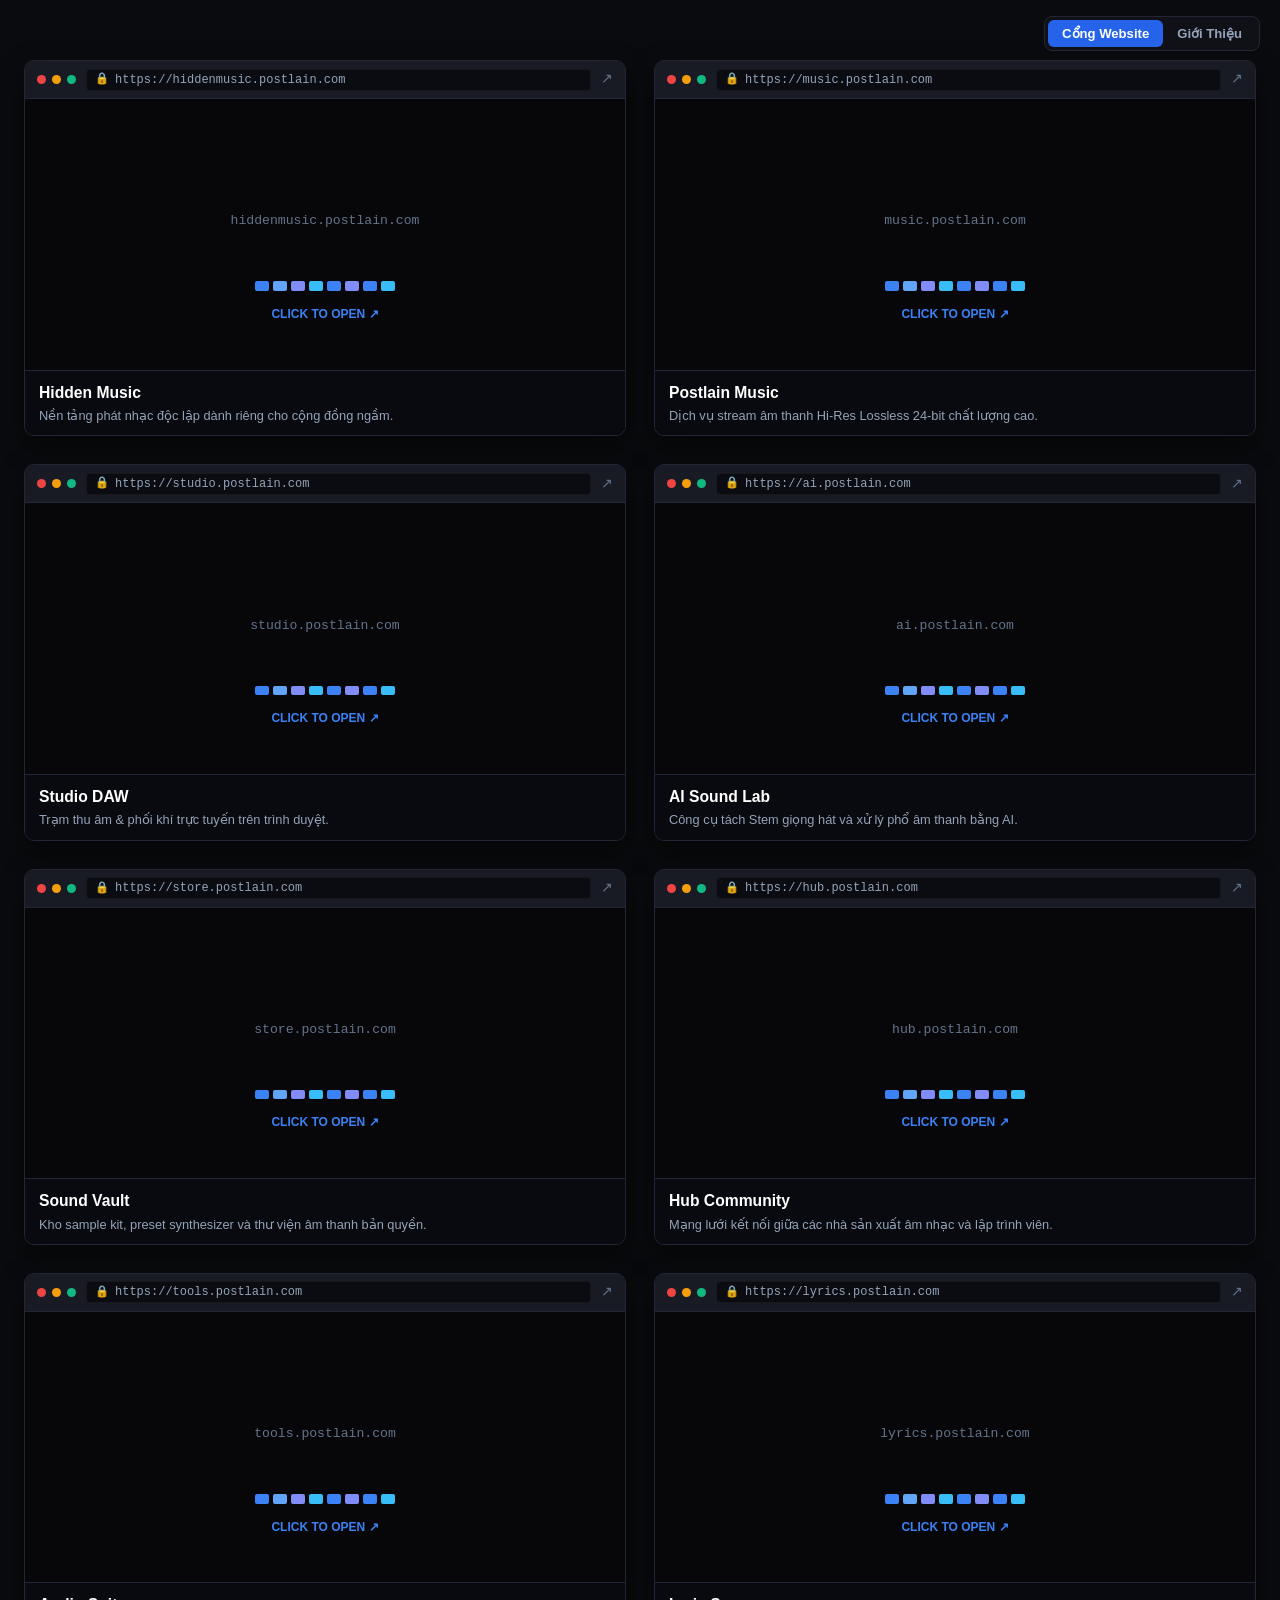
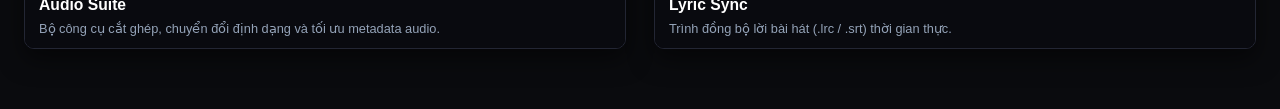
==== index.html @ fda3b730 "refactor: clear all old styles, implement clean realistic rectangular browser window grid and flat m" ====
<!DOCTYPE html>
<html lang="vi">
<head>
  <meta charset="UTF-8">
  <meta name="viewport" content="width=device-width, initial-scale=1.0">
  <title>Postlain</title>
  <meta name="description" content="Cổng kết nối các website hệ sinh thái Postlain.">
  <link rel="stylesheet" href="./css/style.css">
</head>
<body>
  <!-- Corner Mode Toggle -->
  <nav class="corner-nav">
    <button id="nav-btn-portals" class="nav-toggle-btn active" onclick="setMainTab('portals')">Cổng Website</button>
    <button id="nav-btn-about" class="nav-toggle-btn" onclick="setMainTab('about')">Giới Thiệu</button>
  </nav>

  <div class="app-container">
    <!-- VIEW 1: BROWSER WINDOWS GRID -->
    <main id="view-portals" class="view-section active">
      <div id="windows-grid" class="windows-grid">
        <!-- Pre-rendered Fallback Cards -->
        <a href="https://hiddenmusic.postlain.com" target="_blank" rel="noopener noreferrer" class="browser-window">
          <div class="window-titlebar">
            <div class="window-controls"><span class="dot close"></span><span class="dot min"></span><span class="dot max"></span></div>
            <div class="window-address-bar"><span class="lock-icon">🔒</span><span>https://hiddenmusic.postlain.com</span></div>
            <span class="open-external-btn">↗</span>
          </div>
          <div class="window-viewport">
            <div class="mockup-ui-canvas">
              <div style="font-family: monospace; font-size: 0.82rem; color: #64748b; margin-bottom: 12px;">hiddenmusic.postlain.com</div>
              <div class="mockup-music-bars">
                <div class="mockup-bar"></div><div class="mockup-bar"></div><div class="mockup-bar"></div>
                <div class="mockup-bar"></div><div class="mockup-bar"></div><div class="mockup-bar"></div>
              </div>
            </div>
            <div class="window-footer-bar">
              <div class="window-site-name">Hidden Music</div>
              <div class="window-tagline">Nền tảng phát nhạc độc lập dành riêng cho cộng đồng ngầm.</div>
            </div>
          </div>
        </a>

        <a href="https://music.postlain.com" target="_blank" rel="noopener noreferrer" class="browser-window">
          <div class="window-titlebar">
            <div class="window-controls"><span class="dot close"></span><span class="dot min"></span><span class="dot max"></span></div>
            <div class="window-address-bar"><span class="lock-icon">🔒</span><span>https://music.postlain.com</span></div>
            <span class="open-external-btn">↗</span>
          </div>
          <div class="window-viewport">
            <div class="mockup-ui-canvas">
              <div style="font-family: monospace; font-size: 0.82rem; color: #64748b; margin-bottom: 12px;">music.postlain.com</div>
              <div class="mockup-music-bars">
                <div class="mockup-bar"></div><div class="mockup-bar"></div><div class="mockup-bar"></div>
                <div class="mockup-bar"></div><div class="mockup-bar"></div><div class="mockup-bar"></div>
              </div>
            </div>
            <div class="window-footer-bar">
              <div class="window-site-name">Postlain Music</div>
              <div class="window-tagline">Dịch vụ stream âm thanh Hi-Res Lossless 24-bit chất lượng cao.</div>
            </div>
          </div>
        </a>

        <a href="https://studio.postlain.com" target="_blank" rel="noopener noreferrer" class="browser-window">
          <div class="window-titlebar">
            <div class="window-controls"><span class="dot close"></span><span class="dot min"></span><span class="dot max"></span></div>
            <div class="window-address-bar"><span class="lock-icon">🔒</span><span>https://studio.postlain.com</span></div>
            <span class="open-external-btn">↗</span>
          </div>
          <div class="window-viewport">
            <div class="mockup-ui-canvas">
              <div style="font-family: monospace; font-size: 0.82rem; color: #64748b; margin-bottom: 12px;">studio.postlain.com</div>
              <div class="mockup-music-bars">
                <div class="mockup-bar"></div><div class="mockup-bar"></div><div class="mockup-bar"></div>
                <div class="mockup-bar"></div><div class="mockup-bar"></div><div class="mockup-bar"></div>
              </div>
            </div>
            <div class="window-footer-bar">
              <div class="window-site-name">Studio DAW</div>
              <div class="window-tagline">Trạm thu âm & phối khí trực tuyến trên trình duyệt.</div>
            </div>
          </div>
        </a>

        <a href="https://ai.postlain.com" target="_blank" rel="noopener noreferrer" class="browser-window">
          <div class="window-titlebar">
            <div class="window-controls"><span class="dot close"></span><span class="dot min"></span><span class="dot max"></span></div>
            <div class="window-address-bar"><span class="lock-icon">🔒</span><span>https://ai.postlain.com</span></div>
            <span class="open-external-btn">↗</span>
          </div>
          <div class="window-viewport">
            <div class="mockup-ui-canvas">
              <div style="font-family: monospace; font-size: 0.82rem; color: #64748b; margin-bottom: 12px;">ai.postlain.com</div>
              <div class="mockup-music-bars">
                <div class="mockup-bar"></div><div class="mockup-bar"></div><div class="mockup-bar"></div>
                <div class="mockup-bar"></div><div class="mockup-bar"></div><div class="mockup-bar"></div>
              </div>
            </div>
            <div class="window-footer-bar">
              <div class="window-site-name">AI Sound Lab</div>
              <div class="window-tagline">Công cụ tách Stem giọng hát và xử lý phổ âm thanh bằng AI.</div>
            </div>
          </div>
        </a>

        <a href="https://store.postlain.com" target="_blank" rel="noopener noreferrer" class="browser-window">
          <div class="window-titlebar">
            <div class="window-controls"><span class="dot close"></span><span class="dot min"></span><span class="dot max"></span></div>
            <div class="window-address-bar"><span class="lock-icon">🔒</span><span>https://store.postlain.com</span></div>
            <span class="open-external-btn">↗</span>
          </div>
          <div class="window-viewport">
            <div class="mockup-ui-canvas">
              <div style="font-family: monospace; font-size: 0.82rem; color: #64748b; margin-bottom: 12px;">store.postlain.com</div>
              <div class="mockup-music-bars">
                <div class="mockup-bar"></div><div class="mockup-bar"></div><div class="mockup-bar"></div>
                <div class="mockup-bar"></div><div class="mockup-bar"></div><div class="mockup-bar"></div>
              </div>
            </div>
            <div class="window-footer-bar">
              <div class="window-site-name">Sound Vault</div>
              <div class="window-tagline">Kho sample kit, preset synthesizer và thư viện âm thanh bản quyền.</div>
            </div>
          </div>
        </a>

        <a href="https://hub.postlain.com" target="_blank" rel="noopener noreferrer" class="browser-window">
          <div class="window-titlebar">
            <div class="window-controls"><span class="dot close"></span><span class="dot min"></span><span class="dot max"></span></div>
            <div class="window-address-bar"><span class="lock-icon">🔒</span><span>https://hub.postlain.com</span></div>
            <span class="open-external-btn">↗</span>
          </div>
          <div class="window-viewport">
            <div class="mockup-ui-canvas">
              <div style="font-family: monospace; font-size: 0.82rem; color: #64748b; margin-bottom: 12px;">hub.postlain.com</div>
              <div class="mockup-music-bars">
                <div class="mockup-bar"></div><div class="mockup-bar"></div><div class="mockup-bar"></div>
                <div class="mockup-bar"></div><div class="mockup-bar"></div><div class="mockup-bar"></div>
              </div>
            </div>
            <div class="window-footer-bar">
              <div class="window-site-name">Hub Community</div>
              <div class="window-tagline">Mạng lưới kết nối giữa các nhà sản xuất âm nhạc và lập trình viên.</div>
            </div>
          </div>
        </a>
      </div>
    </main>

    <!-- VIEW 2: ABOUT -->
    <section id="view-about" class="view-section">
      <div class="about-box">
        <h1 id="about-title" class="about-header-title">Giới Thiệu // The Architect</h1>
        <div id="about-alias" class="about-header-alias">[ ANONYMOUS_CREATOR ]</div>
        <div id="about-quote" class="about-quote-card">"Trong một thế giới đầy rẫy sự kiểm soát, chúng ta kiến tạo những không gian tự do."</div>
        <div id="about-content" class="about-body-text">Tôi là một kẻ ẩn danh đứng sau những dòng mã và những tần số âm thanh của Postlain.

Mục đích duy nhất của tôi khi tạo ra chuỗi website và công cụ này là thiết lập một mạng lưới độc lập – nơi bất kỳ ai cũng có thể sáng tạo âm nhạc chất lượng phòng thu, khai thác sức mạnh của trí tuệ nhân tạo, và kết nối với những người cùng tần số mà không bị ràng buộc bởi bất kỳ nền tảng độc quyền nào.

Mỗi cổng kết nối là một công cụ độc lập được trau chuốt tỉ mỉ. Hãy sử dụng những công cụ này để tạo nên những điều phi thường.</div>
      </div>
    </section>
  </div>

  <script src="./js/app.js"></script>
</body>
</html>
---- css/style.css ----
/* Postlain Portal - Minimalist Real Browser Window Layout */
*, *::before, *::after {
  box-sizing: border-box;
  margin: 0;
  padding: 0;
}

:root {
  --bg-main: #0a0b0e;
  --bg-card: #12131a;
  --bg-header: #181a24;
  --border-color: #232634;
  --border-hover: #3b82f6;
  --text-main: #f8fafc;
  --text-muted: #94a3b8;
  --text-dim: #64748b;
  --accent: #3b82f6;
}

html {
  color-scheme: dark;
  background-color: var(--bg-main);
  scroll-behavior: smooth;
}

body {
  font-family: -apple-system, BlinkMacSystemFont, 'Segoe UI', Roboto, Helvetica, Arial, sans-serif;
  background-color: var(--bg-main);
  color: var(--text-main);
  min-height: 100vh;
  line-height: 1.5;
  -webkit-font-smoothing: antialiased;
}

/* App Layout */
.app-container {
  max-width: 1600px;
  margin: 0 auto;
  padding: 20px 24px 60px;
  position: relative;
}

/* Minimal Corner Navigation Switcher */
.corner-nav {
  position: fixed;
  top: 16px;
  right: 20px;
  z-index: 100;
  display: flex;
  background: rgba(18, 19, 26, 0.85);
  border: 1px solid var(--border-color);
  padding: 3px;
  border-radius: 8px;
  backdrop-filter: blur(12px);
}

.nav-toggle-btn {
  padding: 6px 14px;
  background: transparent;
  border: none;
  color: var(--text-muted);
  font-size: 0.82rem;
  font-weight: 600;
  border-radius: 6px;
  cursor: pointer;
  transition: all 0.2s ease;
}

.nav-toggle-btn:hover {
  color: var(--text-main);
}

.nav-toggle-btn.active {
  background: #2563eb;
  color: #fff;
}

/* Main View Panels */
.view-section {
  display: none;
  padding-top: 40px;
}

.view-section.active {
  display: block;
  animation: fadeIn 0.25s ease-out;
}

@keyframes fadeIn {
  from { opacity: 0; transform: translateY(4px); }
  to { opacity: 1; transform: translateY(0); }
}

/* REALISTIC 16:9 RECTANGULAR BROWSER SCREEN GRID */
.windows-grid {
  display: grid;
  grid-template-columns: repeat(auto-fill, minmax(460px, 1fr));
  gap: 28px;
}

/* Single Browser Window Card */
.browser-window {
  display: flex;
  flex-direction: column;
  background: var(--bg-card);
  border: 1px solid var(--border-color);
  border-radius: 10px;
  overflow: hidden;
  text-decoration: none;
  color: inherit;
  aspect-ratio: 16 / 10;
  box-shadow: 0 10px 25px rgba(0, 0, 0, 0.5);
  transition: transform 0.25s ease, border-color 0.25s ease, box-shadow 0.25s ease;
  position: relative;
}

.browser-window:hover {
  transform: translateY(-6px);
  border-color: #3b82f6;
  box-shadow: 0 20px 40px rgba(0, 0, 0, 0.8), 0 0 0 1px rgba(59, 130, 246, 0.4);
}

/* Window Title Bar */
.window-titlebar {
  height: 38px;
  background: var(--bg-header);
  border-bottom: 1px solid var(--border-color);
  display: flex;
  align-items: center;
  padding: 0 12px;
  gap: 10px;
  flex-shrink: 0;
}

.window-controls {
  display: flex;
  align-items: center;
  gap: 6px;
}

.dot {
  width: 9px;
  height: 9px;
  border-radius: 50%;
}
.dot.close { background: #ef4444; }
.dot.min { background: #f59e0b; }
.dot.max { background: #10b981; }

.window-address-bar {
  flex: 1;
  height: 22px;
  background: #0b0c12;
  border: 1px solid rgba(255, 255, 255, 0.05);
  border-radius: 4px;
  display: flex;
  align-items: center;
  padding: 0 8px;
  font-size: 0.75rem;
  color: var(--text-muted);
  font-family: ui-monospace, SFMono-Regular, Menlo, Monaco, Consolas, monospace;
  overflow: hidden;
  white-space: nowrap;
  text-overflow: ellipsis;
  gap: 6px;
}

.window-address-bar .lock-icon {
  color: #10b981;
  font-size: 0.7rem;
}

.open-external-btn {
  color: var(--text-dim);
  font-size: 0.85rem;
  transition: color 0.2s ease;
}

.browser-window:hover .open-external-btn {
  color: #3b82f6;
}

/* Window Content Viewport (Iframe / Live Screen Mockup) */
.window-viewport {
  flex: 1;
  position: relative;
  background: #07070a;
  overflow: hidden;
  display: flex;
  flex-direction: column;
}

/* Live Iframe Wrapper */
.window-iframe {
  width: 100%;
  height: 100%;
  border: none;
  pointer-events: none; /* Let clicking open link cleanly */
}

/* Image Snapshot View */
.window-snapshot {
  width: 100%;
  height: 100%;
  object-fit: cover;
  object-position: top;
  display: block;
}

/* High Quality Built-in Live UI Mockup */
.mockup-ui-canvas {
  width: 100%;
  height: 100%;
  display: flex;
  flex-direction: column;
  justify-content: center;
  align-items: center;
  padding: 20px;
  position: relative;
}

.mockup-music-bars {
  display: flex;
  align-items: flex-end;
  gap: 4px;
  height: 48px;
  width: 140px;
}

.mockup-bar {
  flex: 1;
  background: #3b82f6;
  border-radius: 2px;
  height: 20%;
  animation: dance 1.2s ease-in-out infinite alternate;
}
.mockup-bar:nth-child(2n) { animation-duration: 0.8s; background: #60a5fa; }
.mockup-bar:nth-child(3n) { animation-duration: 1.4s; background: #818cf8; }
.mockup-bar:nth-child(4n) { animation-duration: 0.9s; background: #38bdf8; }

@keyframes dance {
  0% { height: 15%; }
  100% { height: 95%; }
}

/* Bottom Bar of Window (Title + 1-Line Tagline) */
.window-footer-bar {
  position: absolute;
  bottom: 0;
  left: 0;
  right: 0;
  background: rgba(10, 11, 16, 0.94);
  backdrop-filter: blur(8px);
  border-top: 1px solid var(--border-color);
  padding: 10px 14px;
  display: flex;
  flex-direction: column;
  gap: 2px;
}

.window-site-name {
  font-size: 0.98rem;
  font-weight: 700;
  color: #fff;
}

.window-tagline {
  font-size: 0.8rem;
  color: var(--text-muted);
  white-space: nowrap;
  overflow: hidden;
  text-overflow: ellipsis;
}

/* ABOUT SECTION */
.about-box {
  max-width: 800px;
  margin: 30px auto;
  background: var(--bg-card);
  border: 1px solid var(--border-color);
  border-radius: 12px;
  padding: 40px;
}

.about-header-title {
  font-size: 1.6rem;
  font-weight: 700;
  color: #fff;
  margin-bottom: 6px;
}

.about-header-alias {
  font-size: 0.9rem;
  color: #3b82f6;
  font-family: monospace;
  margin-bottom: 24px;
}

.about-quote-card {
  background: rgba(59, 130, 246, 0.08);
  border-left: 3px solid #3b82f6;
  padding: 16px 20px;
  font-size: 1.05rem;
  font-style: italic;
  color: #e2e8f0;
  border-radius: 4px;
  margin-bottom: 24px;
}

.about-body-text {
  font-size: 1rem;
  color: #94a3b8;
  line-height: 1.8;
  white-space: pre-line;
}

/* Responsive */
@media (max-width: 768px) {
  .app-container { padding: 16px; }
  .windows-grid { grid-template-columns: 1fr; gap: 20px; }
  .browser-window { aspect-ratio: 16 / 11; }
  .about-box { padding: 24px; }
  .corner-nav { top: 12px; right: 12px; }
}
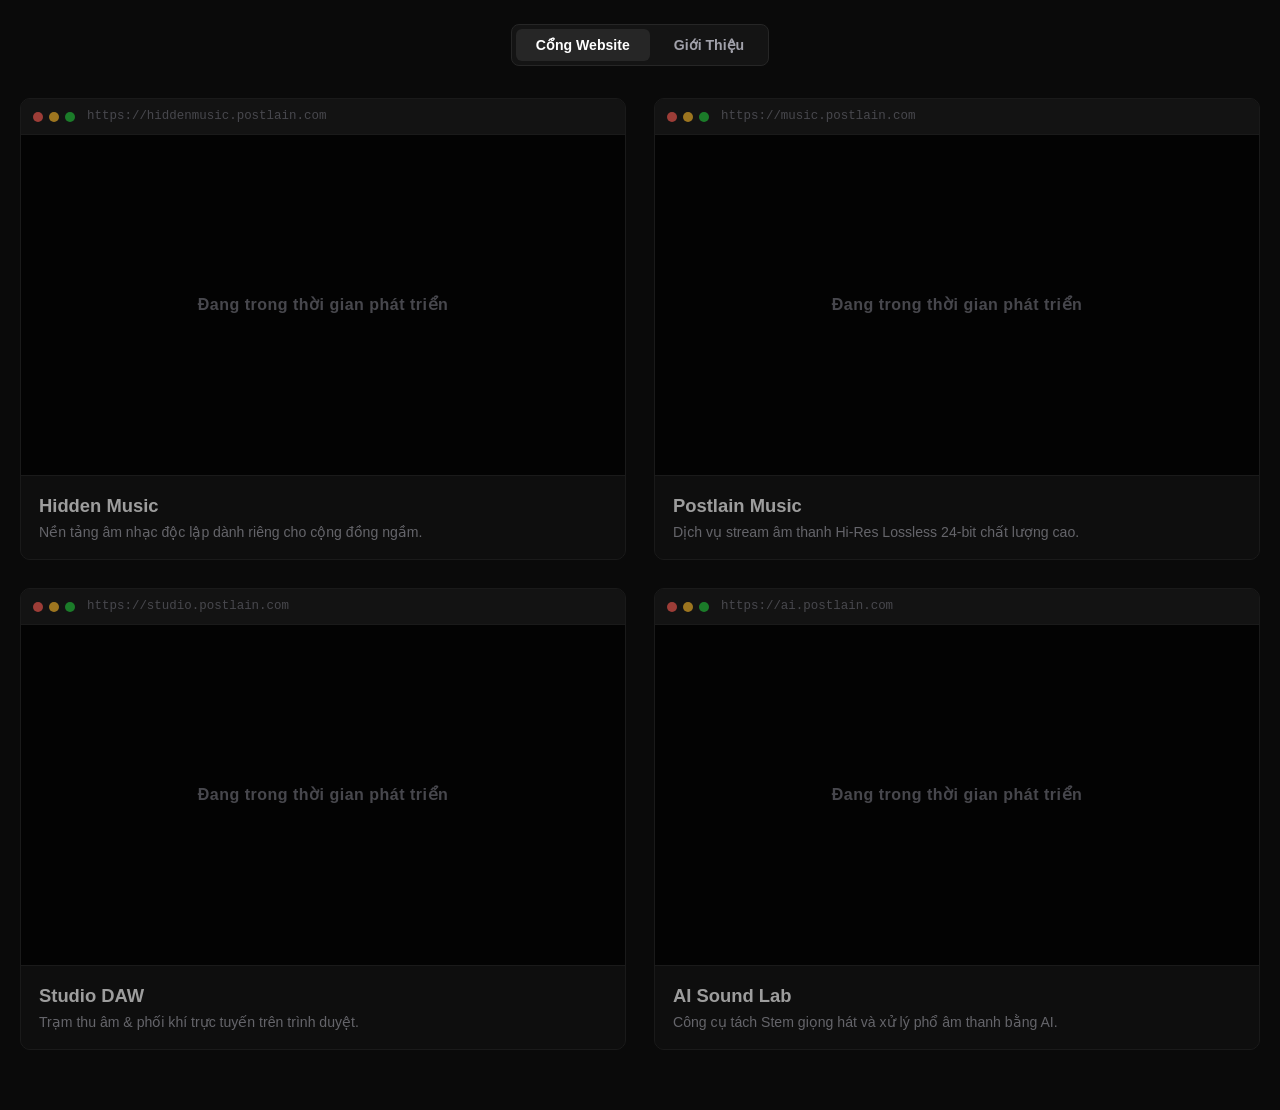
==== commit 26f0995f: "feat: complete strict 2x2 grid layout with browser window style, centered tab switch, disabled dev p" ====
--- a/index.html
+++ b/index.html
@@ -4,156 +4,33 @@
   <meta charset="UTF-8">
   <meta name="viewport" content="width=device-width, initial-scale=1.0">
   <title>Postlain</title>
-  <meta name="description" content="Cổng kết nối các website hệ sinh thái Postlain.">
+  <meta name="description" content="Hệ sinh thái Postlain.">
   <link rel="stylesheet" href="./css/style.css">
 </head>
 <body>
-  <!-- Corner Mode Toggle -->
-  <nav class="corner-nav">
-    <button id="nav-btn-portals" class="nav-toggle-btn active" onclick="setMainTab('portals')">Cổng Website</button>
-    <button id="nav-btn-about" class="nav-toggle-btn" onclick="setMainTab('about')">Giới Thiệu</button>
-  </nav>
+  <div class="container">
+    <!-- Nút chuyển tab căn giữa màn hình ở Header -->
+    <header class="top-header">
+      <div class="tab-switcher">
+        <button id="btn-tab-portals" class="tab-btn active" onclick="switchTab('portals')">Cổng Website</button>
+        <button id="btn-tab-about" class="tab-btn" onclick="switchTab('about')">Giới Thiệu</button>
+      </div>
+    </header>
 
-  <div class="app-container">
-    <!-- VIEW 1: BROWSER WINDOWS GRID -->
-    <main id="view-portals" class="view-section active">
-      <div id="windows-grid" class="windows-grid">
-        <!-- Pre-rendered Fallback Cards -->
-        <a href="https://hiddenmusic.postlain.com" target="_blank" rel="noopener noreferrer" class="browser-window">
-          <div class="window-titlebar">
-            <div class="window-controls"><span class="dot close"></span><span class="dot min"></span><span class="dot max"></span></div>
-            <div class="window-address-bar"><span class="lock-icon">🔒</span><span>https://hiddenmusic.postlain.com</span></div>
-            <span class="open-external-btn">↗</span>
-          </div>
-          <div class="window-viewport">
-            <div class="mockup-ui-canvas">
-              <div style="font-family: monospace; font-size: 0.82rem; color: #64748b; margin-bottom: 12px;">hiddenmusic.postlain.com</div>
-              <div class="mockup-music-bars">
-                <div class="mockup-bar"></div><div class="mockup-bar"></div><div class="mockup-bar"></div>
-                <div class="mockup-bar"></div><div class="mockup-bar"></div><div class="mockup-bar"></div>
-              </div>
-            </div>
-            <div class="window-footer-bar">
-              <div class="window-site-name">Hidden Music</div>
-              <div class="window-tagline">Nền tảng phát nhạc độc lập dành riêng cho cộng đồng ngầm.</div>
-            </div>
-          </div>
-        </a>
-
-        <a href="https://music.postlain.com" target="_blank" rel="noopener noreferrer" class="browser-window">
-          <div class="window-titlebar">
-            <div class="window-controls"><span class="dot close"></span><span class="dot min"></span><span class="dot max"></span></div>
-            <div class="window-address-bar"><span class="lock-icon">🔒</span><span>https://music.postlain.com</span></div>
-            <span class="open-external-btn">↗</span>
-          </div>
-          <div class="window-viewport">
-            <div class="mockup-ui-canvas">
-              <div style="font-family: monospace; font-size: 0.82rem; color: #64748b; margin-bottom: 12px;">music.postlain.com</div>
-              <div class="mockup-music-bars">
-                <div class="mockup-bar"></div><div class="mockup-bar"></div><div class="mockup-bar"></div>
-                <div class="mockup-bar"></div><div class="mockup-bar"></div><div class="mockup-bar"></div>
-              </div>
-            </div>
-            <div class="window-footer-bar">
-              <div class="window-site-name">Postlain Music</div>
-              <div class="window-tagline">Dịch vụ stream âm thanh Hi-Res Lossless 24-bit chất lượng cao.</div>
-            </div>
-          </div>
-        </a>
-
-        <a href="https://studio.postlain.com" target="_blank" rel="noopener noreferrer" class="browser-window">
-          <div class="window-titlebar">
-            <div class="window-controls"><span class="dot close"></span><span class="dot min"></span><span class="dot max"></span></div>
-            <div class="window-address-bar"><span class="lock-icon">🔒</span><span>https://studio.postlain.com</span></div>
-            <span class="open-external-btn">↗</span>
-          </div>
-          <div class="window-viewport">
-            <div class="mockup-ui-canvas">
-              <div style="font-family: monospace; font-size: 0.82rem; color: #64748b; margin-bottom: 12px;">studio.postlain.com</div>
-              <div class="mockup-music-bars">
-                <div class="mockup-bar"></div><div class="mockup-bar"></div><div class="mockup-bar"></div>
-                <div class="mockup-bar"></div><div class="mockup-bar"></div><div class="mockup-bar"></div>
-              </div>
-            </div>
-            <div class="window-footer-bar">
-              <div class="window-site-name">Studio DAW</div>
-              <div class="window-tagline">Trạm thu âm & phối khí trực tuyến trên trình duyệt.</div>
-            </div>
-          </div>
-        </a>
-
-        <a href="https://ai.postlain.com" target="_blank" rel="noopener noreferrer" class="browser-window">
-          <div class="window-titlebar">
-            <div class="window-controls"><span class="dot close"></span><span class="dot min"></span><span class="dot max"></span></div>
-            <div class="window-address-bar"><span class="lock-icon">🔒</span><span>https://ai.postlain.com</span></div>
-            <span class="open-external-btn">↗</span>
-          </div>
-          <div class="window-viewport">
-            <div class="mockup-ui-canvas">
-              <div style="font-family: monospace; font-size: 0.82rem; color: #64748b; margin-bottom: 12px;">ai.postlain.com</div>
-              <div class="mockup-music-bars">
-                <div class="mockup-bar"></div><div class="mockup-bar"></div><div class="mockup-bar"></div>
-                <div class="mockup-bar"></div><div class="mockup-bar"></div><div class="mockup-bar"></div>
-              </div>
-            </div>
-            <div class="window-footer-bar">
-              <div class="window-site-name">AI Sound Lab</div>
-              <div class="window-tagline">Công cụ tách Stem giọng hát và xử lý phổ âm thanh bằng AI.</div>
-            </div>
-          </div>
-        </a>
-
-        <a href="https://store.postlain.com" target="_blank" rel="noopener noreferrer" class="browser-window">
-          <div class="window-titlebar">
-            <div class="window-controls"><span class="dot close"></span><span class="dot min"></span><span class="dot max"></span></div>
-            <div class="window-address-bar"><span class="lock-icon">🔒</span><span>https://store.postlain.com</span></div>
-            <span class="open-external-btn">↗</span>
-          </div>
-          <div class="window-viewport">
-            <div class="mockup-ui-canvas">
-              <div style="font-family: monospace; font-size: 0.82rem; color: #64748b; margin-bottom: 12px;">store.postlain.com</div>
-              <div class="mockup-music-bars">
-                <div class="mockup-bar"></div><div class="mockup-bar"></div><div class="mockup-bar"></div>
-                <div class="mockup-bar"></div><div class="mockup-bar"></div><div class="mockup-bar"></div>
-              </div>
-            </div>
-            <div class="window-footer-bar">
-              <div class="window-site-name">Sound Vault</div>
-              <div class="window-tagline">Kho sample kit, preset synthesizer và thư viện âm thanh bản quyền.</div>
-            </div>
-          </div>
-        </a>
-
-        <a href="https://hub.postlain.com" target="_blank" rel="noopener noreferrer" class="browser-window">
-          <div class="window-titlebar">
-            <div class="window-controls"><span class="dot close"></span><span class="dot min"></span><span class="dot max"></span></div>
-            <div class="window-address-bar"><span class="lock-icon">🔒</span><span>https://hub.postlain.com</span></div>
-            <span class="open-external-btn">↗</span>
-          </div>
-          <div class="window-viewport">
-            <div class="mockup-ui-canvas">
-              <div style="font-family: monospace; font-size: 0.82rem; color: #64748b; margin-bottom: 12px;">hub.postlain.com</div>
-              <div class="mockup-music-bars">
-                <div class="mockup-bar"></div><div class="mockup-bar"></div><div class="mockup-bar"></div>
-                <div class="mockup-bar"></div><div class="mockup-bar"></div><div class="mockup-bar"></div>
-              </div>
-            </div>
-            <div class="window-footer-bar">
-              <div class="window-site-name">Hub Community</div>
-              <div class="window-tagline">Mạng lưới kết nối giữa các nhà sản xuất âm nhạc và lập trình viên.</div>
-            </div>
-          </div>
-        </a>
+    <!-- VIEW 1: CỔNG WEBSITE (GRID 2x2 ĐÚNG 4 KHUNG HÌNH CHỮ NHẬT TO) -->
+    <main id="view-portals" class="tab-view active">
+      <div id="projects-grid" class="grid-2x2">
+        <!-- Injected via JavaScript -->
       </div>
     </main>
 
-    <!-- VIEW 2: ABOUT -->
-    <section id="view-about" class="view-section">
-      <div class="about-box">
-        <h1 id="about-title" class="about-header-title">Giới Thiệu // The Architect</h1>
-        <div id="about-alias" class="about-header-alias">[ ANONYMOUS_CREATOR ]</div>
-        <div id="about-quote" class="about-quote-card">"Trong một thế giới đầy rẫy sự kiểm soát, chúng ta kiến tạo những không gian tự do."</div>
-        <div id="about-content" class="about-body-text">Tôi là một kẻ ẩn danh đứng sau những dòng mã và những tần số âm thanh của Postlain.
+    <!-- VIEW 2: GIỚI THIỆU -->
+    <section id="view-about" class="tab-view">
+      <div class="about-card">
+        <h1 id="about-title" class="about-title">Giới Thiệu // The Architect</h1>
+        <div id="about-alias" class="about-alias">[ ANONYMOUS_CREATOR ]</div>
+        <div id="about-quote" class="about-quote">"Trong một thế giới đầy rẫy sự kiểm soát, chúng ta kiến tạo những không gian tự do."</div>
+        <div id="about-content" class="about-text">Tôi là một kẻ ẩn danh đứng sau những dòng mã và những tần số âm thanh của Postlain.
 
 Mục đích duy nhất của tôi khi tạo ra chuỗi website và công cụ này là thiết lập một mạng lưới độc lập – nơi bất kỳ ai cũng có thể sáng tạo âm nhạc chất lượng phòng thu, khai thác sức mạnh của trí tuệ nhân tạo, và kết nối với những người cùng tần số mà không bị ràng buộc bởi bất kỳ nền tảng độc quyền nào.
 
--- a/css/style.css
+++ b/css/style.css
@@ -1,4 +1,3 @@
-/* Postlain Portal - Minimalist Real Browser Window Layout */
 *, *::before, *::after {
   box-sizing: border-box;
   margin: 0;
@@ -6,84 +5,81 @@
 }
 
 :root {
-  --bg-main: #0a0b0e;
-  --bg-card: #12131a;
-  --bg-header: #181a24;
-  --border-color: #232634;
-  --border-hover: #3b82f6;
-  --text-main: #f8fafc;
-  --text-muted: #94a3b8;
-  --text-dim: #64748b;
-  --accent: #3b82f6;
+  --bg: #0a0a0a;
+  --card-bg: #121212;
+  --header-bg: #1a1a1a;
+  --border: #262626;
+  --border-hover: #404040;
+  --text-main: #ffffff;
+  --text-muted: #a1a1aa;
+  --text-dim: #71717a;
 }
 
 html {
   color-scheme: dark;
-  background-color: var(--bg-main);
-  scroll-behavior: smooth;
+  background-color: var(--bg);
 }
 
 body {
   font-family: -apple-system, BlinkMacSystemFont, 'Segoe UI', Roboto, Helvetica, Arial, sans-serif;
-  background-color: var(--bg-main);
+  background-color: var(--bg);
   color: var(--text-main);
   min-height: 100vh;
   line-height: 1.5;
   -webkit-font-smoothing: antialiased;
 }
 
-/* App Layout */
-.app-container {
-  max-width: 1600px;
+.container {
+  max-width: 1400px;
   margin: 0 auto;
-  padding: 20px 24px 60px;
-  position: relative;
-}
-
-/* Minimal Corner Navigation Switcher */
-.corner-nav {
-  position: fixed;
-  top: 16px;
-  right: 20px;
-  z-index: 100;
-  display: flex;
-  background: rgba(18, 19, 26, 0.85);
-  border: 1px solid var(--border-color);
-  padding: 3px;
+  padding: 24px 20px 60px;
+}
+
+/* Header Switcher căn giữa */
+.top-header {
+  display: flex;
+  justify-content: center;
+  margin-bottom: 32px;
+}
+
+.tab-switcher {
+  display: inline-flex;
+  background: #141414;
+  border: 1px solid var(--border);
   border-radius: 8px;
-  backdrop-filter: blur(12px);
-}
-
-.nav-toggle-btn {
-  padding: 6px 14px;
+  padding: 4px;
+  gap: 4px;
+}
+
+.tab-btn {
+  padding: 8px 20px;
   background: transparent;
   border: none;
   color: var(--text-muted);
-  font-size: 0.82rem;
+  font-size: 0.88rem;
   font-weight: 600;
   border-radius: 6px;
   cursor: pointer;
   transition: all 0.2s ease;
 }
 
-.nav-toggle-btn:hover {
+.tab-btn:hover {
   color: var(--text-main);
 }
 
-.nav-toggle-btn.active {
-  background: #2563eb;
-  color: #fff;
-}
-
-/* Main View Panels */
-.view-section {
+.tab-btn.active {
+  background: #262626;
+  color: #ffffff;
+}
+
+/* Sections */
+.tab-view {
   display: none;
-  padding-top: 40px;
-}
-
-.view-section.active {
+}
+
+.tab-view.active {
   display: block;
-  animation: fadeIn 0.25s ease-out;
+  animation: fadeIn 0.2s ease-out;
 }
 
 @keyframes fadeIn {
@@ -91,234 +87,171 @@
   to { opacity: 1; transform: translateY(0); }
 }
 
-/* REALISTIC 16:9 RECTANGULAR BROWSER SCREEN GRID */
-.windows-grid {
+/* GRID 2x2 (ĐÚNG 4 KHUNG HÌNH CHỮ NHẬT TO) */
+.grid-2x2 {
   display: grid;
-  grid-template-columns: repeat(auto-fill, minmax(460px, 1fr));
+  grid-template-columns: repeat(2, 1fr);
   gap: 28px;
 }
 
-/* Single Browser Window Card */
-.browser-window {
+/* Cửa Sổ Browser Card */
+.browser-card {
   display: flex;
   flex-direction: column;
-  background: var(--bg-card);
-  border: 1px solid var(--border-color);
+  background: var(--card-bg);
+  border: 1px solid var(--border);
   border-radius: 10px;
   overflow: hidden;
   text-decoration: none;
   color: inherit;
-  aspect-ratio: 16 / 10;
-  box-shadow: 0 10px 25px rgba(0, 0, 0, 0.5);
-  transition: transform 0.25s ease, border-color 0.25s ease, box-shadow 0.25s ease;
-  position: relative;
-}
-
-.browser-window:hover {
-  transform: translateY(-6px);
-  border-color: #3b82f6;
-  box-shadow: 0 20px 40px rgba(0, 0, 0, 0.8), 0 0 0 1px rgba(59, 130, 246, 0.4);
-}
-
-/* Window Title Bar */
-.window-titlebar {
-  height: 38px;
-  background: var(--bg-header);
-  border-bottom: 1px solid var(--border-color);
+  transition: border-color 0.2s ease, transform 0.2s ease;
+}
+
+.browser-card.active-link:hover {
+  border-color: var(--border-hover);
+  transform: translateY(-4px);
+}
+
+.browser-card.disabled {
+  cursor: not-allowed;
+  opacity: 0.6;
+}
+
+/* Thanh Bar Cửa Sổ */
+.browser-bar {
+  height: 36px;
+  background: var(--header-bg);
+  border-bottom: 1px solid var(--border);
   display: flex;
   align-items: center;
   padding: 0 12px;
-  gap: 10px;
+  gap: 12px;
   flex-shrink: 0;
 }
 
-.window-controls {
+.browser-dots {
   display: flex;
   align-items: center;
   gap: 6px;
 }
 
 .dot {
-  width: 9px;
-  height: 9px;
+  width: 10px;
+  height: 10px;
   border-radius: 50%;
 }
-.dot.close { background: #ef4444; }
-.dot.min { background: #f59e0b; }
-.dot.max { background: #10b981; }
-
-.window-address-bar {
+.dot.red { background: #ff5f56; }
+.dot.yellow { background: #ffbd2e; }
+.dot.green { background: #27c93f; }
+
+.browser-url {
   flex: 1;
-  height: 22px;
-  background: #0b0c12;
-  border: 1px solid rgba(255, 255, 255, 0.05);
-  border-radius: 4px;
-  display: flex;
-  align-items: center;
-  padding: 0 8px;
-  font-size: 0.75rem;
-  color: var(--text-muted);
   font-family: ui-monospace, SFMono-Regular, Menlo, Monaco, Consolas, monospace;
+  font-size: 0.78rem;
+  color: var(--text-dim);
   overflow: hidden;
   white-space: nowrap;
   text-overflow: ellipsis;
-  gap: 6px;
-}
-
-.window-address-bar .lock-icon {
-  color: #10b981;
-  font-size: 0.7rem;
-}
-
-.open-external-btn {
-  color: var(--text-dim);
-  font-size: 0.85rem;
-  transition: color 0.2s ease;
-}
-
-.browser-window:hover .open-external-btn {
-  color: #3b82f6;
-}
-
-/* Window Content Viewport (Iframe / Live Screen Mockup) */
-.window-viewport {
-  flex: 1;
+}
+
+/* Ruột Khung Chữ Nhật (Ảnh Preview hoặc Đang Phát Triển) */
+.browser-body {
   position: relative;
-  background: #07070a;
+  width: 100%;
+  aspect-ratio: 16 / 9;
+  background: #000000;
   overflow: hidden;
   display: flex;
-  flex-direction: column;
-}
-
-/* Live Iframe Wrapper */
-.window-iframe {
-  width: 100%;
-  height: 100%;
-  border: none;
-  pointer-events: none; /* Let clicking open link cleanly */
-}
-
-/* Image Snapshot View */
-.window-snapshot {
+  align-items: center;
+  justify-content: center;
+}
+
+.preview-img {
   width: 100%;
   height: 100%;
   object-fit: cover;
-  object-position: top;
   display: block;
 }
 
-/* High Quality Built-in Live UI Mockup */
-.mockup-ui-canvas {
-  width: 100%;
-  height: 100%;
+.dev-placeholder {
+  color: #71717a;
+  font-size: 1rem;
+  font-weight: 600;
+  text-align: center;
+  padding: 20px;
+  letter-spacing: 0.5px;
+}
+
+/* Phần Mô Tả Dưới Khung */
+.browser-info {
+  padding: 16px 18px;
+  background: var(--card-bg);
+  border-top: 1px solid var(--border);
   display: flex;
   flex-direction: column;
-  justify-content: center;
-  align-items: center;
-  padding: 20px;
-  position: relative;
-}
-
-.mockup-music-bars {
-  display: flex;
-  align-items: flex-end;
   gap: 4px;
-  height: 48px;
-  width: 140px;
-}
-
-.mockup-bar {
-  flex: 1;
-  background: #3b82f6;
-  border-radius: 2px;
-  height: 20%;
-  animation: dance 1.2s ease-in-out infinite alternate;
-}
-.mockup-bar:nth-child(2n) { animation-duration: 0.8s; background: #60a5fa; }
-.mockup-bar:nth-child(3n) { animation-duration: 1.4s; background: #818cf8; }
-.mockup-bar:nth-child(4n) { animation-duration: 0.9s; background: #38bdf8; }
-
-@keyframes dance {
-  0% { height: 15%; }
-  100% { height: 95%; }
-}
-
-/* Bottom Bar of Window (Title + 1-Line Tagline) */
-.window-footer-bar {
-  position: absolute;
-  bottom: 0;
-  left: 0;
-  right: 0;
-  background: rgba(10, 11, 16, 0.94);
-  backdrop-filter: blur(8px);
-  border-top: 1px solid var(--border-color);
-  padding: 10px 14px;
-  display: flex;
-  flex-direction: column;
-  gap: 2px;
-}
-
-.window-site-name {
-  font-size: 0.98rem;
+}
+
+.project-title {
+  font-size: 1.15rem;
   font-weight: 700;
-  color: #fff;
-}
-
-.window-tagline {
-  font-size: 0.8rem;
+  color: #ffffff;
+}
+
+.project-desc {
+  font-size: 0.88rem;
   color: var(--text-muted);
-  white-space: nowrap;
-  overflow: hidden;
-  text-overflow: ellipsis;
-}
-
-/* ABOUT SECTION */
-.about-box {
+  line-height: 1.4;
+}
+
+/* Giới Thiệu (About) */
+.about-card {
   max-width: 800px;
-  margin: 30px auto;
-  background: var(--bg-card);
-  border: 1px solid var(--border-color);
+  margin: 20px auto;
+  background: var(--card-bg);
+  border: 1px solid var(--border);
   border-radius: 12px;
   padding: 40px;
 }
 
-.about-header-title {
+.about-title {
   font-size: 1.6rem;
   font-weight: 700;
-  color: #fff;
+  color: #ffffff;
   margin-bottom: 6px;
 }
 
-.about-header-alias {
+.about-alias {
   font-size: 0.9rem;
-  color: #3b82f6;
+  color: #71717a;
   font-family: monospace;
   margin-bottom: 24px;
 }
 
-.about-quote-card {
-  background: rgba(59, 130, 246, 0.08);
-  border-left: 3px solid #3b82f6;
+.about-quote {
+  background: #171717;
+  border-left: 3px solid #525252;
   padding: 16px 20px;
   font-size: 1.05rem;
   font-style: italic;
-  color: #e2e8f0;
+  color: #e5e5e5;
   border-radius: 4px;
   margin-bottom: 24px;
 }
 
-.about-body-text {
+.about-text {
   font-size: 1rem;
-  color: #94a3b8;
+  color: var(--text-muted);
   line-height: 1.8;
   white-space: pre-line;
 }
 
 /* Responsive */
-@media (max-width: 768px) {
-  .app-container { padding: 16px; }
-  .windows-grid { grid-template-columns: 1fr; gap: 20px; }
-  .browser-window { aspect-ratio: 16 / 11; }
-  .about-box { padding: 24px; }
-  .corner-nav { top: 12px; right: 12px; }
-}
+@media (max-width: 900px) {
+  .grid-2x2 {
+    grid-template-columns: 1fr;
+  }
+  .about-card {
+    padding: 24px;
+  }
+}
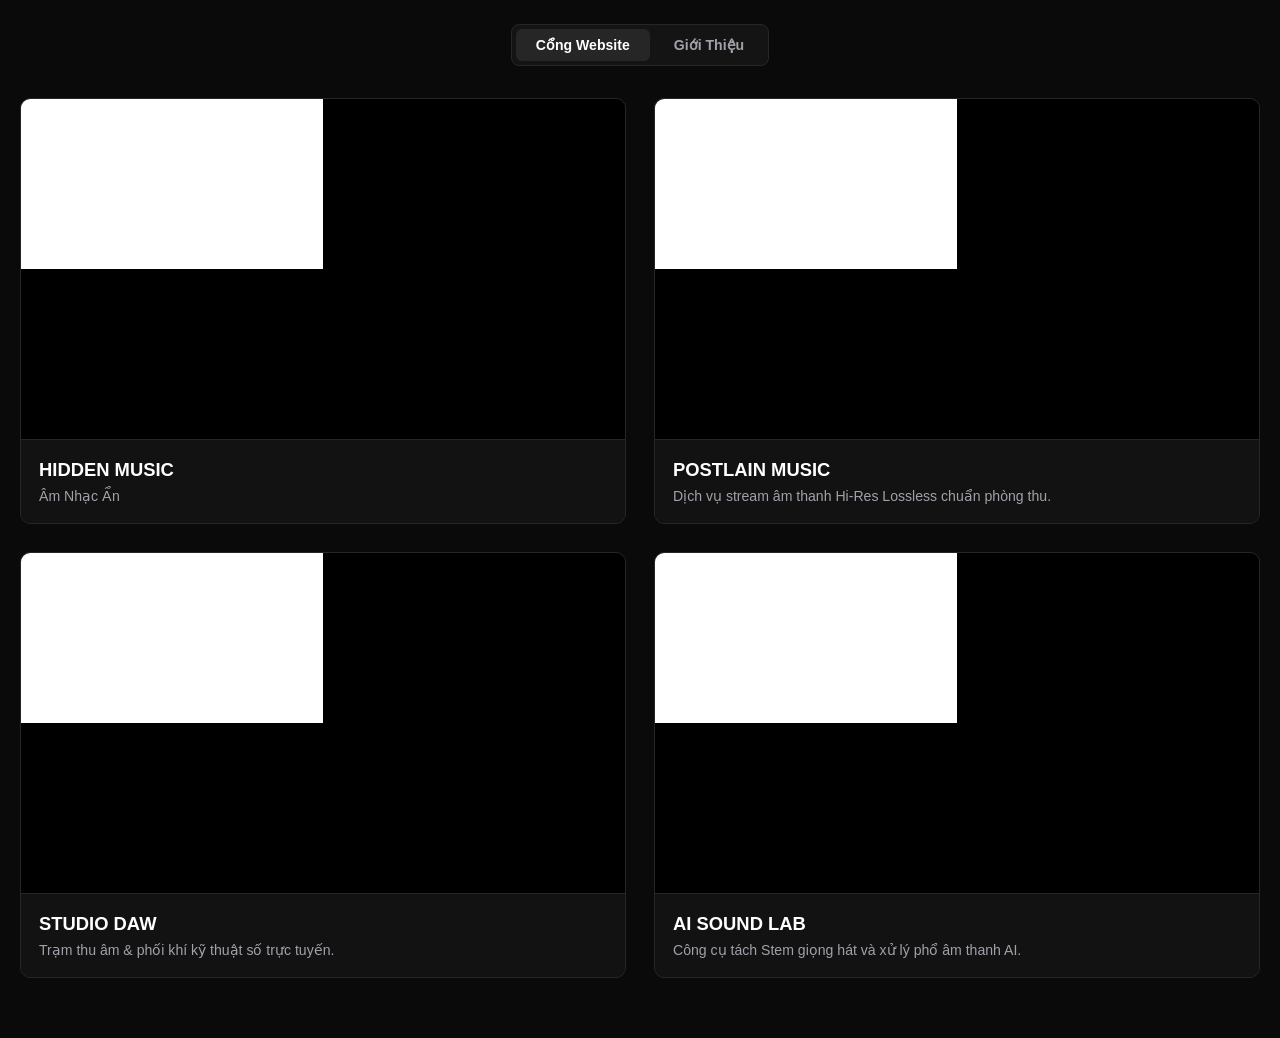
==== commit 353aa5b7: "feat: clean rectangular live web iframe view without dots/bars, click opens directly in new tab, and" ====
--- a/index.html
+++ b/index.html
@@ -9,7 +9,7 @@
 </head>
 <body>
   <div class="container">
-    <!-- Nút chuyển tab căn giữa màn hình ở Header -->
+    <!-- Header Switcher Căn Giữa -->
     <header class="top-header">
       <div class="tab-switcher">
         <button id="btn-tab-portals" class="tab-btn active" onclick="switchTab('portals')">Cổng Website</button>
@@ -17,10 +17,10 @@
       </div>
     </header>
 
-    <!-- VIEW 1: CỔNG WEBSITE (GRID 2x2 ĐÚNG 4 KHUNG HÌNH CHỮ NHẬT TO) -->
+    <!-- VIEW 1: CỔNG WEBSITE (GRID 2x2 ĐÚNG 4 KHUNG HÌNH CHỮ NHẬT LIVE VIEW) -->
     <main id="view-portals" class="tab-view active">
       <div id="projects-grid" class="grid-2x2">
-        <!-- Injected via JavaScript -->
+        <!-- Rendered via JavaScript -->
       </div>
     </main>
 
--- a/css/style.css
+++ b/css/style.css
@@ -7,12 +7,10 @@
 :root {
   --bg: #0a0a0a;
   --card-bg: #121212;
-  --header-bg: #1a1a1a;
   --border: #262626;
   --border-hover: #404040;
   --text-main: #ffffff;
   --text-muted: #a1a1aa;
-  --text-dim: #71717a;
 }
 
 html {
@@ -87,15 +85,15 @@
   to { opacity: 1; transform: translateY(0); }
 }
 
-/* GRID 2x2 (ĐÚNG 4 KHUNG HÌNH CHỮ NHẬT TO) */
+/* GRID 2x2: ĐÚNG 4 KHUNG HÌNH CHỮ NHẬT TO SẠCH SẼ */
 .grid-2x2 {
   display: grid;
   grid-template-columns: repeat(2, 1fr);
   gap: 28px;
 }
 
-/* Cửa Sổ Browser Card */
-.browser-card {
+/* KHUNG HÌNH CHỮ NHẬT (KHÔNG NÚT CHẤM RƯỜM RÀ) */
+.project-card {
   display: flex;
   flex-direction: column;
   background: var(--card-bg);
@@ -105,57 +103,23 @@
   text-decoration: none;
   color: inherit;
   transition: border-color 0.2s ease, transform 0.2s ease;
-}
-
-.browser-card.active-link:hover {
+  cursor: pointer;
+}
+
+.project-card:hover {
   border-color: var(--border-hover);
   transform: translateY(-4px);
 }
 
-.browser-card.disabled {
+.project-card.disabled {
   cursor: not-allowed;
-  opacity: 0.6;
-}
-
-/* Thanh Bar Cửa Sổ */
-.browser-bar {
-  height: 36px;
-  background: var(--header-bg);
-  border-bottom: 1px solid var(--border);
-  display: flex;
-  align-items: center;
-  padding: 0 12px;
-  gap: 12px;
-  flex-shrink: 0;
-}
-
-.browser-dots {
-  display: flex;
-  align-items: center;
-  gap: 6px;
-}
-
-.dot {
-  width: 10px;
-  height: 10px;
-  border-radius: 50%;
-}
-.dot.red { background: #ff5f56; }
-.dot.yellow { background: #ffbd2e; }
-.dot.green { background: #27c93f; }
-
-.browser-url {
-  flex: 1;
-  font-family: ui-monospace, SFMono-Regular, Menlo, Monaco, Consolas, monospace;
-  font-size: 0.78rem;
-  color: var(--text-dim);
-  overflow: hidden;
-  white-space: nowrap;
-  text-overflow: ellipsis;
-}
-
-/* Ruột Khung Chữ Nhật (Ảnh Preview hoặc Đang Phát Triển) */
-.browser-body {
+  opacity: 0.5;
+  transform: none !important;
+  border-color: var(--border) !important;
+}
+
+/* Ruột Khung Chữ Nhật: LIVE WEB PREVIEW */
+.preview-box {
   position: relative;
   width: 100%;
   aspect-ratio: 16 / 9;
@@ -166,11 +130,15 @@
   justify-content: center;
 }
 
-.preview-img {
-  width: 100%;
-  height: 100%;
-  object-fit: cover;
-  display: block;
+/* Live Iframe Thu Nhỏ Vừa Vặn Khung Hình Chữ Nhật */
+.live-iframe {
+  width: 200%;
+  height: 200%;
+  border: 0;
+  transform: scale(0.5);
+  transform-origin: 0 0;
+  pointer-events: none; /* Đảm bảo click vào thẻ sẽ mở tab mới trực tiếp */
+  background: #000000;
 }
 
 .dev-placeholder {
@@ -182,8 +150,8 @@
   letter-spacing: 0.5px;
 }
 
-/* Phần Mô Tả Dưới Khung */
-.browser-info {
+/* Phần Tên & Mô Tả Dưới Khung */
+.project-info {
   padding: 16px 18px;
   background: var(--card-bg);
   border-top: 1px solid var(--border);
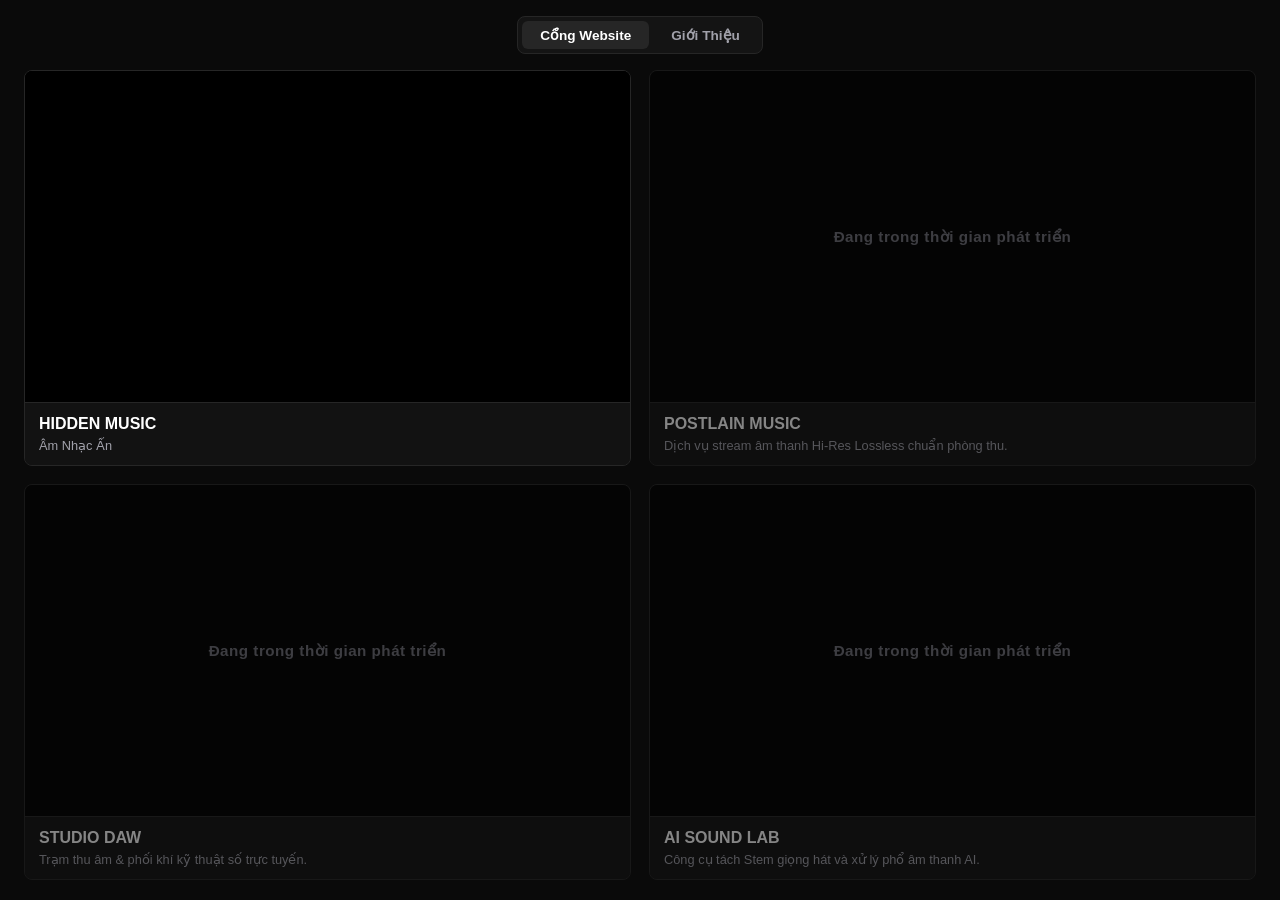
==== commit 49052e42: "fix: lock rigid 100vh full-screen grid without scrolling, center and scale 1280x720 desktop live ifr" ====
--- a/index.html
+++ b/index.html
@@ -8,35 +8,40 @@
   <link rel="stylesheet" href="./css/style.css">
 </head>
 <body>
-  <div class="container">
-    <!-- Header Switcher Căn Giữa -->
-    <header class="top-header">
+  <div class="app-screen">
+    <!-- Header Căn Giữa Nhỏ Gọn -->
+    <header class="app-header">
       <div class="tab-switcher">
         <button id="btn-tab-portals" class="tab-btn active" onclick="switchTab('portals')">Cổng Website</button>
         <button id="btn-tab-about" class="tab-btn" onclick="switchTab('about')">Giới Thiệu</button>
       </div>
     </header>
 
-    <!-- VIEW 1: CỔNG WEBSITE (GRID 2x2 ĐÚNG 4 KHUNG HÌNH CHỮ NHẬT LIVE VIEW) -->
-    <main id="view-portals" class="tab-view active">
-      <div id="projects-grid" class="grid-2x2">
-        <!-- Rendered via JavaScript -->
-      </div>
-    </main>
+    <!-- Khung Chứa Các Tab -->
+    <div class="views-container">
+      <!-- VIEW 1: CỔNG WEBSITE (GRID 2x2 CỐ ĐỊNH 4 KHUNG KHÓA CỨNG TOÀN MÀN HÌNH) -->
+      <main id="view-portals" class="tab-view active">
+        <div id="projects-grid" class="grid-2x2">
+          <!-- Rendered via JavaScript -->
+        </div>
+      </main>
 
-    <!-- VIEW 2: GIỚI THIỆU -->
-    <section id="view-about" class="tab-view">
-      <div class="about-card">
-        <h1 id="about-title" class="about-title">Giới Thiệu // The Architect</h1>
-        <div id="about-alias" class="about-alias">[ ANONYMOUS_CREATOR ]</div>
-        <div id="about-quote" class="about-quote">"Trong một thế giới đầy rẫy sự kiểm soát, chúng ta kiến tạo những không gian tự do."</div>
-        <div id="about-content" class="about-text">Tôi là một kẻ ẩn danh đứng sau những dòng mã và những tần số âm thanh của Postlain.
+      <!-- VIEW 2: GIỚI THIỆU -->
+      <section id="view-about" class="tab-view">
+        <div class="about-wrapper">
+          <div class="about-card">
+            <h1 id="about-title" class="about-title">Giới Thiệu // The Architect</h1>
+            <div id="about-alias" class="about-alias">[ ANONYMOUS_CREATOR ]</div>
+            <div id="about-quote" class="about-quote">"Trong một thế giới đầy rẫy sự kiểm soát, chúng ta kiến tạo những không gian tự do."</div>
+            <div id="about-content" class="about-text">Tôi là một kẻ ẩn danh đứng sau những dòng mã và những tần số âm thanh của Postlain.
 
 Mục đích duy nhất của tôi khi tạo ra chuỗi website và công cụ này là thiết lập một mạng lưới độc lập – nơi bất kỳ ai cũng có thể sáng tạo âm nhạc chất lượng phòng thu, khai thác sức mạnh của trí tuệ nhân tạo, và kết nối với những người cùng tần số mà không bị ràng buộc bởi bất kỳ nền tảng độc quyền nào.
 
 Mỗi cổng kết nối là một công cụ độc lập được trau chuốt tỉ mỉ. Hãy sử dụng những công cụ này để tạo nên những điều phi thường.</div>
-      </div>
-    </section>
+          </div>
+        </div>
+      </section>
+    </div>
   </div>
 
   <script src="./js/app.js"></script>
--- a/css/style.css
+++ b/css/style.css
@@ -13,31 +13,35 @@
   --text-muted: #a1a1aa;
 }
 
-html {
-  color-scheme: dark;
-  background-color: var(--bg);
-}
-
-body {
-  font-family: -apple-system, BlinkMacSystemFont, 'Segoe UI', Roboto, Helvetica, Arial, sans-serif;
+html, body {
+  width: 100%;
+  height: 100%;
+  overflow: hidden; /* Khóa cứng toàn màn hình, không bị dài kéo chuột */
   background-color: var(--bg);
   color: var(--text-main);
-  min-height: 100vh;
-  line-height: 1.5;
+  font-family: -apple-system, BlinkMacSystemFont, 'Segoe UI', Roboto, sans-serif;
+  line-height: 1.4;
   -webkit-font-smoothing: antialiased;
 }
 
-.container {
-  max-width: 1400px;
+/* Toàn bộ app vừa khít màn hình 100vh */
+.app-screen {
+  width: 100%;
+  height: 100vh;
+  padding: 16px 24px 20px;
+  display: flex;
+  flex-direction: column;
+  max-width: 1600px;
   margin: 0 auto;
-  padding: 24px 20px 60px;
-}
-
-/* Header Switcher căn giữa */
-.top-header {
+}
+
+/* Header Căn Giữa Nhỏ Gọn */
+.app-header {
   display: flex;
   justify-content: center;
-  margin-bottom: 32px;
+  align-items: center;
+  margin-bottom: 16px;
+  flex-shrink: 0;
 }
 
 .tab-switcher {
@@ -50,11 +54,11 @@
 }
 
 .tab-btn {
-  padding: 8px 20px;
+  padding: 6px 18px;
   background: transparent;
   border: none;
   color: var(--text-muted);
-  font-size: 0.88rem;
+  font-size: 0.85rem;
   font-weight: 600;
   border-radius: 6px;
   cursor: pointer;
@@ -70,156 +74,187 @@
   color: #ffffff;
 }
 
-/* Sections */
+/* Khung Chứa Các Tab */
+.views-container {
+  flex: 1;
+  min-height: 0; /* Cho phép flexbox co giãn chuẩn */
+  position: relative;
+}
+
 .tab-view {
   display: none;
+  width: 100%;
+  height: 100%;
 }
 
 .tab-view.active {
-  display: block;
-  animation: fadeIn 0.2s ease-out;
-}
-
-@keyframes fadeIn {
-  from { opacity: 0; transform: translateY(4px); }
-  to { opacity: 1; transform: translateY(0); }
-}
-
-/* GRID 2x2: ĐÚNG 4 KHUNG HÌNH CHỮ NHẬT TO SẠCH SẼ */
+  display: flex;
+  flex-direction: column;
+}
+
+/* GRID 2x2 CỐ ĐỊNH 4 KHUNG VỪA KHÍT MÀN HÌNH */
 .grid-2x2 {
   display: grid;
-  grid-template-columns: repeat(2, 1fr);
-  gap: 28px;
-}
-
-/* KHUNG HÌNH CHỮ NHẬT (KHÔNG NÚT CHẤM RƯỜM RÀ) */
+  grid-template-columns: 1fr 1fr;
+  grid-template-rows: 1fr 1fr;
+  gap: 18px;
+  width: 100%;
+  height: 100%;
+}
+
+/* THẺ DỰ ÁN HÌNH CHỮ NHẬT */
 .project-card {
   display: flex;
   flex-direction: column;
+  background: var(--card-bg);
+  border: 1px solid var(--border);
+  border-radius: 8px;
+  overflow: hidden;
+  text-decoration: none;
+  color: inherit;
+  cursor: pointer;
+  transition: border-color 0.2s ease;
+  min-height: 0;
+}
+
+.project-card:hover {
+  border-color: var(--border-hover);
+}
+
+.project-card.disabled {
+  cursor: not-allowed;
+  opacity: 0.5;
+  border-color: var(--border) !important;
+}
+
+/* KHUNG RUỘT PREVIEW (CHỨA IFRAME SCALE CHUẨN 1280x720) */
+.preview-box {
+  position: relative;
+  flex: 1;
+  width: 100%;
+  min-height: 0;
+  background: #000000;
+  overflow: hidden;
+  display: flex;
+  align-items: center;
+  justify-content: center;
+}
+
+/* Iframe ảo chuẩn 1280x720 scale tự động vừa khít khung */
+.live-iframe {
+  position: absolute;
+  top: 0;
+  left: 0;
+  width: 1280px;
+  height: 720px;
+  border: 0;
+  pointer-events: none;
+  transform-origin: top left;
+  background: #000000;
+}
+
+.dev-placeholder {
+  color: #71717a;
+  font-size: 0.95rem;
+  font-weight: 600;
+  text-align: center;
+  padding: 16px;
+  letter-spacing: 0.5px;
+}
+
+/* PHẦN DƯỚI CARD: TÊN + MÔ TẢ */
+.project-info {
+  padding: 10px 14px;
+  background: var(--card-bg);
+  border-top: 1px solid var(--border);
+  display: flex;
+  flex-direction: column;
+  gap: 2px;
+  flex-shrink: 0;
+}
+
+.project-title {
+  font-size: 1rem;
+  font-weight: 700;
+  color: #ffffff;
+}
+
+.project-desc {
+  font-size: 0.8rem;
+  color: var(--text-muted);
+  white-space: nowrap;
+  overflow: hidden;
+  text-overflow: ellipsis;
+}
+
+/* GIỚI THIỆU (ABOUT) */
+.about-wrapper {
+  flex: 1;
+  overflow-y: auto;
+  display: flex;
+  justify-content: center;
+  align-items: center;
+  padding: 20px;
+}
+
+.about-card {
+  max-width: 760px;
+  width: 100%;
   background: var(--card-bg);
   border: 1px solid var(--border);
   border-radius: 10px;
-  overflow: hidden;
-  text-decoration: none;
-  color: inherit;
-  transition: border-color 0.2s ease, transform 0.2s ease;
-  cursor: pointer;
-}
-
-.project-card:hover {
-  border-color: var(--border-hover);
-  transform: translateY(-4px);
-}
-
-.project-card.disabled {
-  cursor: not-allowed;
-  opacity: 0.5;
-  transform: none !important;
-  border-color: var(--border) !important;
-}
-
-/* Ruột Khung Chữ Nhật: LIVE WEB PREVIEW */
-.preview-box {
-  position: relative;
-  width: 100%;
-  aspect-ratio: 16 / 9;
-  background: #000000;
-  overflow: hidden;
-  display: flex;
-  align-items: center;
-  justify-content: center;
-}
-
-/* Live Iframe Thu Nhỏ Vừa Vặn Khung Hình Chữ Nhật */
-.live-iframe {
-  width: 200%;
-  height: 200%;
-  border: 0;
-  transform: scale(0.5);
-  transform-origin: 0 0;
-  pointer-events: none; /* Đảm bảo click vào thẻ sẽ mở tab mới trực tiếp */
-  background: #000000;
-}
-
-.dev-placeholder {
-  color: #71717a;
-  font-size: 1rem;
-  font-weight: 600;
-  text-align: center;
-  padding: 20px;
-  letter-spacing: 0.5px;
-}
-
-/* Phần Tên & Mô Tả Dưới Khung */
-.project-info {
-  padding: 16px 18px;
-  background: var(--card-bg);
-  border-top: 1px solid var(--border);
-  display: flex;
-  flex-direction: column;
-  gap: 4px;
-}
-
-.project-title {
-  font-size: 1.15rem;
-  font-weight: 700;
-  color: #ffffff;
-}
-
-.project-desc {
-  font-size: 0.88rem;
-  color: var(--text-muted);
-  line-height: 1.4;
-}
-
-/* Giới Thiệu (About) */
-.about-card {
-  max-width: 800px;
-  margin: 20px auto;
-  background: var(--card-bg);
-  border: 1px solid var(--border);
-  border-radius: 12px;
-  padding: 40px;
+  padding: 36px;
 }
 
 .about-title {
-  font-size: 1.6rem;
+  font-size: 1.5rem;
   font-weight: 700;
   color: #ffffff;
   margin-bottom: 6px;
 }
 
 .about-alias {
-  font-size: 0.9rem;
+  font-size: 0.85rem;
   color: #71717a;
   font-family: monospace;
-  margin-bottom: 24px;
+  margin-bottom: 20px;
 }
 
 .about-quote {
   background: #171717;
   border-left: 3px solid #525252;
-  padding: 16px 20px;
-  font-size: 1.05rem;
+  padding: 14px 18px;
+  font-size: 0.98rem;
   font-style: italic;
   color: #e5e5e5;
   border-radius: 4px;
-  margin-bottom: 24px;
+  margin-bottom: 20px;
 }
 
 .about-text {
-  font-size: 1rem;
+  font-size: 0.95rem;
   color: var(--text-muted);
   line-height: 1.8;
   white-space: pre-line;
 }
 
-/* Responsive */
-@media (max-width: 900px) {
+/* Responsive khi xem trên màn hình nhỏ */
+@media (max-width: 768px) {
+  html, body {
+    overflow-y: auto;
+    height: auto;
+  }
+  .app-screen {
+    height: auto;
+    min-height: 100vh;
+    padding: 16px;
+  }
   .grid-2x2 {
     grid-template-columns: 1fr;
-  }
-  .about-card {
-    padding: 24px;
-  }
-}
+    grid-template-rows: auto;
+    height: auto;
+  }
+  .project-card {
+    height: 260px;
+  }
+}
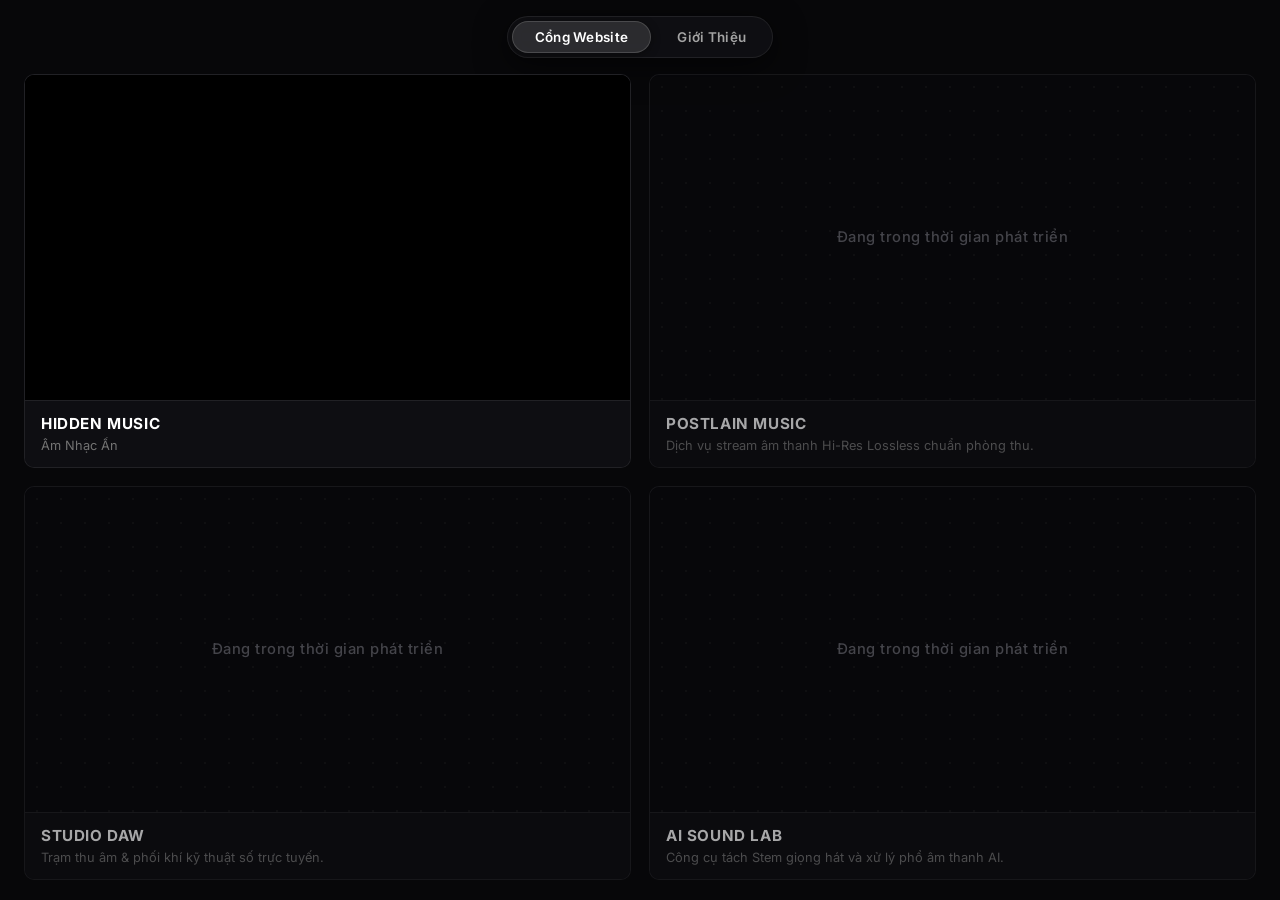
==== commit 1c2de4c0: "feat: complete premium dark tech upgrade with Apple-grade preloader, dynamic pill header, and smooth" ====
--- a/index.html
+++ b/index.html
@@ -4,22 +4,415 @@
   <meta charset="UTF-8">
   <meta name="viewport" content="width=device-width, initial-scale=1.0">
   <title>Postlain</title>
-  <meta name="description" content="Hệ sinh thái Postlain.">
-  <link rel="stylesheet" href="./css/style.css">
+  <meta name="description" content="Hệ sinh thái công nghệ âm nhạc độc lập Postlain.">
+  
+  <!-- Google Fonts Inter & JetBrains Mono -->
+  <link rel="preconnect" href="https://fonts.googleapis.com">
+  <link rel="preconnect" href="https://fonts.gstatic.com" crossorigin>
+  <link href="https://fonts.googleapis.com/css2?family=Inter:wght@300;400;500;600;700;800&family=JetBrains+Mono:wght@400;500;600&display=swap" rel="stylesheet">
+  
+  <style>
+    *, *::before, *::after {
+      box-sizing: border-box;
+      margin: 0;
+      padding: 0;
+    }
+
+    :root {
+      --bg-primary: #070709;
+      --bg-card: #0e0e12;
+      --border-subtle: rgba(255, 255, 255, 0.08);
+      --border-hover: rgba(255, 255, 255, 0.22);
+      --text-white: #ffffff;
+      --text-dim: #737373;
+      --text-muted: #a3a3a3;
+      --pill-bg: rgba(18, 18, 22, 0.75);
+      --font-main: 'Inter', -apple-system, BlinkMacSystemFont, 'Segoe UI', Roboto, sans-serif;
+      --font-mono: 'JetBrains Mono', monospace;
+    }
+
+    html, body {
+      width: 100%;
+      height: 100%;
+      overflow: hidden;
+      background-color: var(--bg-primary);
+      color: var(--text-white);
+      font-family: var(--font-main);
+      line-height: 1.4;
+      -webkit-font-smoothing: antialiased;
+      -moz-osx-font-smoothing: grayscale;
+    }
+
+    /* PRELOADER SCREEN */
+    .preloader-screen {
+      position: fixed;
+      inset: 0;
+      background-color: var(--bg-primary);
+      z-index: 99999;
+      display: flex;
+      flex-direction: column;
+      align-items: center;
+      justify-content: center;
+      gap: 20px;
+      transition: opacity 0.65s cubic-bezier(0.16, 1, 0.3, 1), visibility 0.65s;
+    }
+
+    .preloader-screen.fade-out {
+      opacity: 0;
+      visibility: hidden;
+      pointer-events: none;
+    }
+
+    .preloader-brand {
+      font-family: var(--font-main);
+      font-size: 1.5rem;
+      font-weight: 800;
+      letter-spacing: 6px;
+      color: #ffffff;
+      text-transform: uppercase;
+      text-shadow: 0 0 25px rgba(255, 255, 255, 0.35);
+      animation: logoGlow 2s ease-in-out infinite alternate;
+    }
+
+    @keyframes logoGlow {
+      0% { opacity: 0.7; filter: drop-shadow(0 0 8px rgba(255, 255, 255, 0.2)); }
+      100% { opacity: 1; filter: drop-shadow(0 0 20px rgba(255, 255, 255, 0.6)); }
+    }
+
+    .preloader-progress-track {
+      width: 140px;
+      height: 2px;
+      background: rgba(255, 255, 255, 0.08);
+      border-radius: 2px;
+      overflow: hidden;
+      position: relative;
+    }
+
+    .preloader-progress-bar {
+      position: absolute;
+      top: 0;
+      left: 0;
+      height: 100%;
+      width: 0%;
+      background: linear-gradient(90deg, #ffffff, #a3a3a3);
+      box-shadow: 0 0 10px rgba(255, 255, 255, 0.8);
+      border-radius: 2px;
+      animation: loadSim 1.4s cubic-bezier(0.16, 1, 0.3, 1) forwards;
+    }
+
+    @keyframes loadSim {
+      0% { width: 0%; }
+      50% { width: 65%; }
+      100% { width: 100%; }
+    }
+
+    /* APP SCREEN (LOCKED 100VH RIGID VIEWPORT) */
+    .app-screen {
+      width: 100%;
+      height: 100vh;
+      padding: 16px 24px 20px;
+      display: flex;
+      flex-direction: column;
+      max-width: 1600px;
+      margin: 0 auto;
+    }
+
+    /* DYNAMIC PILL HEADER */
+    .app-header {
+      display: flex;
+      justify-content: center;
+      align-items: center;
+      margin-bottom: 16px;
+      flex-shrink: 0;
+    }
+
+    .dynamic-pill-nav {
+      display: inline-flex;
+      background: var(--pill-bg);
+      border: 1px solid var(--border-subtle);
+      border-radius: 30px;
+      padding: 4px;
+      gap: 4px;
+      backdrop-filter: blur(16px);
+      -webkit-backdrop-filter: blur(16px);
+      box-shadow: 0 8px 32px rgba(0, 0, 0, 0.6);
+    }
+
+    .pill-btn {
+      padding: 7px 22px;
+      background: transparent;
+      border: none;
+      color: var(--text-muted);
+      font-family: var(--font-main);
+      font-size: 0.84rem;
+      font-weight: 600;
+      letter-spacing: 0.3px;
+      border-radius: 20px;
+      cursor: pointer;
+      transition: all 0.25s cubic-bezier(0.16, 1, 0.3, 1);
+    }
+
+    .pill-btn:hover {
+      color: var(--text-white);
+    }
+
+    .pill-btn.active {
+      background: rgba(255, 255, 255, 0.12);
+      color: #ffffff;
+      border: 1px solid rgba(255, 255, 255, 0.15);
+      box-shadow: 0 2px 10px rgba(0, 0, 0, 0.4);
+    }
+
+    /* VIEWS */
+    .views-container {
+      flex: 1;
+      min-height: 0;
+      position: relative;
+    }
+
+    .tab-view {
+      display: none;
+      width: 100%;
+      height: 100%;
+    }
+
+    .tab-view.active {
+      display: flex;
+      flex-direction: column;
+      animation: viewFadeIn 0.35s cubic-bezier(0.16, 1, 0.3, 1);
+    }
+
+    @keyframes viewFadeIn {
+      from { opacity: 0; transform: scale(0.99); }
+      to { opacity: 1; transform: scale(1); }
+    }
+
+    /* GRID 2x2 (4 KHUNG HÌNH CHỮ NHẬT TO CÂN XỨNG) */
+    .grid-2x2 {
+      display: grid;
+      grid-template-columns: 1fr 1fr;
+      grid-template-rows: 1fr 1fr;
+      gap: 18px;
+      width: 100%;
+      height: 100%;
+    }
+
+    .project-card {
+      display: flex;
+      flex-direction: column;
+      background: var(--bg-card);
+      border: 1px solid var(--border-subtle);
+      border-radius: 10px;
+      overflow: hidden;
+      text-decoration: none;
+      color: inherit;
+      cursor: pointer;
+      transition: border-color 0.3s ease, box-shadow 0.3s ease, transform 0.3s cubic-bezier(0.16, 1, 0.3, 1);
+      min-height: 0;
+      position: relative;
+    }
+
+    .project-card.active-portal:hover {
+      border-color: var(--border-hover);
+      box-shadow: 0 12px 36px rgba(0, 0, 0, 0.8), 0 0 25px rgba(255, 255, 255, 0.05);
+      transform: translateY(-3px);
+    }
+
+    .project-card.disabled {
+      cursor: default;
+      pointer-events: none;
+      opacity: 0.65;
+      border-color: var(--border-subtle) !important;
+    }
+
+    /* KHUNG PREVIEW TRÀN VIỀN */
+    .preview-box {
+      position: relative;
+      flex: 1;
+      width: 100%;
+      min-height: 0;
+      background: #000000;
+      overflow: hidden;
+      display: flex;
+      align-items: center;
+      justify-content: center;
+    }
+
+    .live-iframe {
+      position: absolute;
+      top: 0;
+      left: 0;
+      width: 1280px;
+      height: 720px;
+      border: 0;
+      pointer-events: none;
+      transform-origin: top left;
+      background: #000000;
+    }
+
+    .preview-image {
+      width: 100%;
+      height: 100%;
+      object-fit: cover;
+      object-position: center top;
+      display: block;
+      transition: transform 0.4s cubic-bezier(0.16, 1, 0.3, 1);
+    }
+
+    .project-card.active-portal:hover .preview-image {
+      transform: scale(1.03);
+    }
+
+    .dev-placeholder-bg {
+      width: 100%;
+      height: 100%;
+      display: flex;
+      align-items: center;
+      justify-content: center;
+      background-color: #08080b;
+      background-image: radial-gradient(rgba(255, 255, 255, 0.05) 1px, transparent 1px);
+      background-size: 24px 24px;
+    }
+
+    .dev-pulse-text {
+      font-family: var(--font-main);
+      color: #66666e;
+      font-size: 0.92rem;
+      font-weight: 500;
+      letter-spacing: 0.5px;
+      animation: pulseBreath 3s ease-in-out infinite;
+    }
+
+    @keyframes pulseBreath {
+      0%, 100% { opacity: 0.4; }
+      50% { opacity: 0.85; }
+    }
+
+    /* PHẦN DƯỚI KHUNG */
+    .project-info {
+      padding: 12px 16px;
+      background: var(--bg-card);
+      border-top: 1px solid var(--border-subtle);
+      display: flex;
+      flex-direction: column;
+      gap: 3px;
+      flex-shrink: 0;
+    }
+
+    .project-title {
+      font-size: 0.95rem;
+      font-weight: 700;
+      letter-spacing: 0.6px;
+      color: var(--text-white);
+      text-transform: uppercase;
+    }
+
+    .project-desc {
+      font-size: 0.8rem;
+      color: var(--text-dim);
+      white-space: nowrap;
+      overflow: hidden;
+      text-overflow: ellipsis;
+    }
+
+    /* ABOUT SECTION */
+    .about-wrapper {
+      flex: 1;
+      overflow-y: auto;
+      display: flex;
+      justify-content: center;
+      align-items: center;
+      padding: 20px;
+    }
+
+    .about-card {
+      max-width: 740px;
+      width: 100%;
+      background: var(--bg-card);
+      border: 1px solid var(--border-subtle);
+      border-radius: 12px;
+      padding: 40px;
+      box-shadow: 0 16px 40px rgba(0, 0, 0, 0.7);
+    }
+
+    .about-title {
+      font-size: 1.45rem;
+      font-weight: 800;
+      letter-spacing: 0.4px;
+      color: #ffffff;
+      margin-bottom: 6px;
+    }
+
+    .about-alias {
+      font-size: 0.82rem;
+      color: var(--text-dim);
+      font-family: var(--font-mono);
+      letter-spacing: 0.5px;
+      margin-bottom: 22px;
+    }
+
+    .about-quote {
+      background: rgba(255, 255, 255, 0.03);
+      border-left: 3px solid rgba(255, 255, 255, 0.3);
+      padding: 14px 18px;
+      font-size: 0.96rem;
+      font-style: italic;
+      color: #e5e5e5;
+      border-radius: 4px;
+      margin-bottom: 22px;
+      line-height: 1.6;
+    }
+
+    .about-text {
+      font-size: 0.94rem;
+      color: var(--text-muted);
+      line-height: 1.85;
+      white-space: pre-line;
+    }
+
+    @media (max-width: 768px) {
+      html, body {
+        overflow-y: auto;
+        height: auto;
+      }
+      .app-screen {
+        height: auto;
+        min-height: 100vh;
+        padding: 16px;
+      }
+      .grid-2x2 {
+        grid-template-columns: 1fr;
+        grid-template-rows: auto;
+        height: auto;
+      }
+      .project-card {
+        height: 270px;
+      }
+    }
+  </style>
 </head>
 <body>
+  <!-- 1. PRELOADER OVERLAY -->
+  <div id="site-preloader" class="preloader-screen">
+    <div class="preloader-brand">POSTLAIN</div>
+    <div class="preloader-progress-track">
+      <div class="preloader-progress-bar"></div>
+    </div>
+  </div>
+
+  <!-- 2. MAIN APP SCREEN (100VH RIGID VIEWPORT) -->
   <div class="app-screen">
-    <!-- Header Căn Giữa Nhỏ Gọn -->
+    <!-- DYNAMIC PILL HEADER CĂN GIỮA -->
     <header class="app-header">
-      <div class="tab-switcher">
-        <button id="btn-tab-portals" class="tab-btn active" onclick="switchTab('portals')">Cổng Website</button>
-        <button id="btn-tab-about" class="tab-btn" onclick="switchTab('about')">Giới Thiệu</button>
+      <div class="dynamic-pill-nav">
+        <button id="btn-tab-portals" class="pill-btn active" onclick="switchTab('portals')">Cổng Website</button>
+        <button id="btn-tab-about" class="pill-btn" onclick="switchTab('about')">Giới Thiệu</button>
       </div>
     </header>
 
-    <!-- Khung Chứa Các Tab -->
+    <!-- VIEWS CONTAINER -->
     <div class="views-container">
-      <!-- VIEW 1: CỔNG WEBSITE (GRID 2x2 CỐ ĐỊNH 4 KHUNG KHÓA CỨNG TOÀN MÀN HÌNH) -->
+      <!-- VIEW 1: CỔNG WEBSITE (GRID 2x2 CỐ ĐỊNH 4 KHUNG HÌNH CHỮ NHẬT TO) -->
       <main id="view-portals" class="tab-view active">
         <div id="projects-grid" class="grid-2x2">
           <!-- Rendered via JavaScript -->
@@ -44,6 +437,194 @@
     </div>
   </div>
 
-  <script src="./js/app.js"></script>
+  <script>
+    const STORAGE_KEY = 'postlain_data_v11';
+
+    const DEFAULT_PORTALS = [
+      {
+        id: "project-1",
+        title: "HIDDEN MUSIC",
+        url: "https://hiddenmusic.postlain.com",
+        image: "",
+        desc: "Âm Nhạc Ẩn"
+      },
+      {
+        id: "project-2",
+        title: "POSTLAIN MUSIC",
+        url: "",
+        image: "",
+        desc: "Dịch vụ stream âm thanh Hi-Res Lossless chuẩn phòng thu."
+      },
+      {
+        id: "project-3",
+        title: "STUDIO DAW",
+        url: "",
+        image: "",
+        desc: "Trạm thu âm & phối khí kỹ thuật số trực tuyến."
+      },
+      {
+        id: "project-4",
+        title: "AI SOUND LAB",
+        url: "",
+        image: "",
+        desc: "Công cụ tách Stem giọng hát và xử lý phổ âm thanh AI."
+      }
+    ];
+
+    const DEFAULT_ABOUT = {
+      title: "Giới Thiệu // The Architect",
+      alias: "ANONYMOUS_CREATOR",
+      quote: "Trong một thế giới đầy rẫy sự kiểm soát, chúng ta kiến tạo những không gian tự do.",
+      content: "Tôi là một kẻ ẩn danh đứng sau những dòng mã và những tần số âm thanh của Postlain.\n\nMục đích duy nhất của tôi khi tạo ra chuỗi website và công cụ này là thiết lập một mạng lưới độc lập – nơi bất kỳ ai cũng có thể sáng tạo âm nhạc chất lượng phòng thu, khai thác sức mạnh của trí tuệ nhân tạo, và kết nối với những người cùng tần số mà không bị ràng buộc bởi bất kỳ nền tảng độc quyền nào.\n\nMỗi cổng kết nối là một công cụ độc lập được trau chuốt tỉ mỉ. Hãy sử dụng những công cụ này để tạo nên những điều phi thường."
+    };
+
+    function getData() {
+      try {
+        const raw = localStorage.getItem(STORAGE_KEY);
+        if (raw) {
+          const parsed = JSON.parse(raw);
+          if (parsed && Array.isArray(parsed.portals) && parsed.portals.length > 0) {
+            return parsed;
+          }
+        }
+      } catch (e) {}
+      const init = { portals: DEFAULT_PORTALS, about: DEFAULT_ABOUT };
+      localStorage.setItem(STORAGE_KEY, JSON.stringify(init));
+      return init;
+    }
+
+    function switchTab(tabName) {
+      const btnPortals = document.getElementById('btn-tab-portals');
+      const btnAbout = document.getElementById('btn-tab-about');
+      const viewPortals = document.getElementById('view-portals');
+      const viewAbout = document.getElementById('view-about');
+
+      if (tabName === 'portals') {
+        btnPortals.classList.add('active');
+        btnAbout.classList.remove('active');
+        viewPortals.classList.add('active');
+        viewAbout.classList.remove('active');
+        adjustIframeScaling();
+      } else {
+        btnAbout.classList.add('active');
+        btnPortals.classList.remove('active');
+        viewAbout.classList.add('active');
+        viewPortals.classList.remove('active');
+      }
+    }
+
+    function adjustIframeScaling() {
+      const previewBoxes = document.querySelectorAll('.preview-box');
+      previewBoxes.forEach(box => {
+        const iframe = box.querySelector('.live-iframe');
+        if (!iframe) return;
+
+        const w = box.clientWidth;
+        const h = box.clientHeight;
+        if (w === 0 || h === 0) return;
+
+        const VIRTUAL_W = 1280;
+        const VIRTUAL_H = 720;
+
+        const scale = Math.max(w / VIRTUAL_W, h / VIRTUAL_H);
+        iframe.style.transform = `scale(${scale})`;
+        iframe.style.left = `${(w - VIRTUAL_W * scale) / 2}px`;
+        iframe.style.top = `${(h - VIRTUAL_H * scale) / 2}px`;
+      });
+    }
+
+    function renderGrid() {
+      const data = getData();
+      const grid = document.getElementById('projects-grid');
+      if (!grid) return;
+
+      const portals = data.portals.slice(0, 4);
+
+      while (portals.length < 4) {
+        portals.push({
+          id: `project-${portals.length + 1}`,
+          title: `Dự án ${portals.length + 1}`,
+          url: "",
+          image: "",
+          desc: "Đang trong thời gian phát triển."
+        });
+      }
+
+      grid.innerHTML = portals.map(p => {
+        const hasImage = p.image && p.image.trim() !== '';
+        const hasValidUrl = p.url && p.url.trim() !== '' && p.url.startsWith('http');
+        const isActive = hasImage || hasValidUrl;
+
+        if (isActive) {
+          let previewContent = '';
+          if (hasImage) {
+            previewContent = `<img src="${p.image}" alt="${p.title}" class="preview-image" loading="lazy">`;
+          } else {
+            previewContent = `<iframe src="${p.url}" class="live-iframe" loading="lazy" sandbox="allow-scripts allow-same-origin allow-popups allow-forms"></iframe>`;
+          }
+
+          const linkTarget = hasValidUrl ? p.url : '#';
+
+          return `
+            <a href="${linkTarget}" target="_blank" rel="noopener noreferrer" class="project-card active-portal">
+              <div class="preview-box">
+                ${previewContent}
+              </div>
+              <div class="project-info">
+                <div class="project-title">${p.title}</div>
+                <div class="project-desc">${p.desc || ''}</div>
+              </div>
+            </a>
+          `;
+        } else {
+          return `
+            <div class="project-card disabled">
+              <div class="preview-box">
+                <div class="dev-placeholder-bg">
+                  <span class="dev-pulse-text">Đang trong thời gian phát triển</span>
+                </div>
+              </div>
+              <div class="project-info">
+                <div class="project-title">${p.title}</div>
+                <div class="project-desc">${p.desc || ''}</div>
+              </div>
+            </div>
+          `;
+        }
+      }).join('');
+
+      const about = data.about || DEFAULT_ABOUT;
+      const elTitle = document.getElementById('about-title');
+      const elAlias = document.getElementById('about-alias');
+      const elQuote = document.getElementById('about-quote');
+      const elContent = document.getElementById('about-content');
+
+      if (elTitle) elTitle.textContent = about.title || 'Giới Thiệu';
+      if (elAlias) elAlias.textContent = `[ ${about.alias || 'ANONYMOUS'} ]`;
+      if (elQuote) elQuote.textContent = `"${about.quote || ''}"`;
+      if (elContent) elContent.textContent = about.content || '';
+
+      setTimeout(adjustIframeScaling, 50);
+    }
+
+    function dismissPreloader() {
+      const preloader = document.getElementById('site-preloader');
+      if (preloader && !preloader.classList.contains('fade-out')) {
+        preloader.classList.add('fade-out');
+      }
+    }
+
+    window.addEventListener('resize', adjustIframeScaling);
+    document.addEventListener('DOMContentLoaded', () => {
+      renderGrid();
+      setTimeout(dismissPreloader, 800);
+    });
+
+    window.addEventListener('load', () => {
+      renderGrid();
+      setTimeout(adjustIframeScaling, 150);
+      setTimeout(dismissPreloader, 400);
+    });
+  </script>
 </body>
 </html>
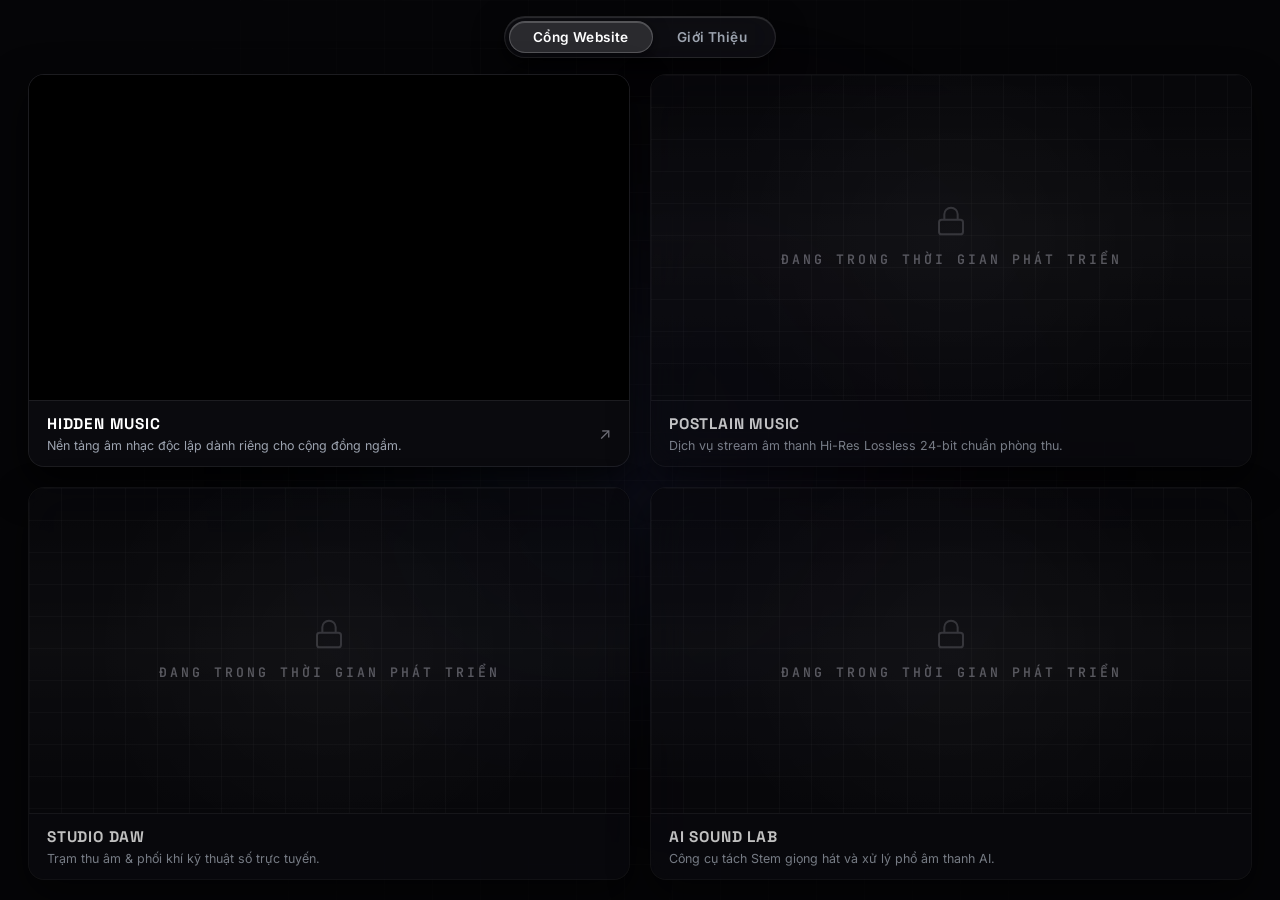
==== commit 9faa209a: "feat: complete overhaul to Ultra-Modern Luxury Dark Mode with 0-100% preloader, mouse spotlight, amb" ====
--- a/index.html
+++ b/index.html
@@ -3,13 +3,13 @@
 <head>
   <meta charset="UTF-8">
   <meta name="viewport" content="width=device-width, initial-scale=1.0">
-  <title>Postlain</title>
+  <title>Postlain // Gateway</title>
   <meta name="description" content="Hệ sinh thái công nghệ âm nhạc độc lập Postlain.">
   
-  <!-- Google Fonts Inter & JetBrains Mono -->
+  <!-- Google Fonts: Inter, Space Grotesk, JetBrains Mono -->
   <link rel="preconnect" href="https://fonts.googleapis.com">
   <link rel="preconnect" href="https://fonts.gstatic.com" crossorigin>
-  <link href="https://fonts.googleapis.com/css2?family=Inter:wght@300;400;500;600;700;800&family=JetBrains+Mono:wght@400;500;600&display=swap" rel="stylesheet">
+  <link href="https://fonts.googleapis.com/css2?family=Inter:wght@300;400;500;600;700;800;900&family=JetBrains+Mono:wght@400;500;600;700&family=Space+Grotesk:wght@500;600;700;800&display=swap" rel="stylesheet">
   
   <style>
     *, *::before, *::after {
@@ -19,23 +19,25 @@
     }
 
     :root {
-      --bg-primary: #070709;
-      --bg-card: #0e0e12;
-      --border-subtle: rgba(255, 255, 255, 0.08);
-      --border-hover: rgba(255, 255, 255, 0.22);
+      --bg-deep: #050507;
+      --bg-card: rgba(13, 13, 18, 0.65);
+      --border-glass: rgba(255, 255, 255, 0.08);
+      --border-glow: rgba(255, 255, 255, 0.28);
       --text-white: #ffffff;
-      --text-dim: #737373;
-      --text-muted: #a3a3a3;
-      --pill-bg: rgba(18, 18, 22, 0.75);
+      --text-muted: #9ca3af;
+      --text-dim: #52525b;
       --font-main: 'Inter', -apple-system, BlinkMacSystemFont, 'Segoe UI', Roboto, sans-serif;
       --font-mono: 'JetBrains Mono', monospace;
+      --font-display: 'Space Grotesk', sans-serif;
+      --card-radius: 16px;
+      --ease-out-expo: cubic-bezier(0.16, 1, 0.3, 1);
     }
 
     html, body {
       width: 100%;
       height: 100%;
       overflow: hidden;
-      background-color: var(--bg-primary);
+      background-color: var(--bg-deep);
       color: var(--text-white);
       font-family: var(--font-main);
       line-height: 1.4;
@@ -43,81 +45,179 @@
       -moz-osx-font-smoothing: grayscale;
     }
 
-    /* PRELOADER SCREEN */
-    .preloader-screen {
+    /* ==========================================================================
+       1. PRELOADER SIÊU MƯỢT (0-100% COUNTER + SHIMMER TEXT + 1PX LINE)
+       ========================================================================== */
+    .preloader-overlay {
       position: fixed;
       inset: 0;
-      background-color: var(--bg-primary);
-      z-index: 99999;
+      background-color: #030305;
+      z-index: 999999;
       display: flex;
       flex-direction: column;
       align-items: center;
       justify-content: center;
-      gap: 20px;
-      transition: opacity 0.65s cubic-bezier(0.16, 1, 0.3, 1), visibility 0.65s;
-    }
-
-    .preloader-screen.fade-out {
+      transition: transform 0.8s var(--ease-out-expo), opacity 0.8s var(--ease-out-expo), visibility 0.8s;
+      overflow: hidden;
+    }
+
+    .preloader-overlay.fade-out {
       opacity: 0;
+      transform: scale(1.04) translateY(-20px);
       visibility: hidden;
       pointer-events: none;
     }
 
-    .preloader-brand {
-      font-family: var(--font-main);
-      font-size: 1.5rem;
+    .preloader-center-box {
+      display: flex;
+      flex-direction: column;
+      align-items: center;
+      gap: 24px;
+      position: relative;
+      z-index: 2;
+    }
+
+    .preloader-shimmer-brand {
+      font-family: var(--font-display);
+      font-size: 2.2rem;
       font-weight: 800;
-      letter-spacing: 6px;
-      color: #ffffff;
+      letter-spacing: 12px;
       text-transform: uppercase;
-      text-shadow: 0 0 25px rgba(255, 255, 255, 0.35);
-      animation: logoGlow 2s ease-in-out infinite alternate;
-    }
-
-    @keyframes logoGlow {
-      0% { opacity: 0.7; filter: drop-shadow(0 0 8px rgba(255, 255, 255, 0.2)); }
-      100% { opacity: 1; filter: drop-shadow(0 0 20px rgba(255, 255, 255, 0.6)); }
-    }
-
-    .preloader-progress-track {
-      width: 140px;
-      height: 2px;
+      background: linear-gradient(
+        90deg,
+        rgba(255, 255, 255, 0.2) 0%,
+        rgba(255, 255, 255, 1) 50%,
+        rgba(255, 255, 255, 0.2) 100%
+      );
+      background-size: 200% auto;
+      color: transparent;
+      -webkit-background-clip: text;
+      background-clip: text;
+      animation: metallicShine 2.5s linear infinite;
+      filter: drop-shadow(0 0 25px rgba(255, 255, 255, 0.3));
+    }
+
+    @keyframes metallicShine {
+      to { background-position: 200% center; }
+    }
+
+    .preloader-line-track {
+      width: 220px;
+      height: 1px;
       background: rgba(255, 255, 255, 0.08);
-      border-radius: 2px;
+      position: relative;
       overflow: hidden;
-      position: relative;
-    }
-
-    .preloader-progress-bar {
+    }
+
+    .preloader-line-fill {
       position: absolute;
       top: 0;
       left: 0;
       height: 100%;
       width: 0%;
-      background: linear-gradient(90deg, #ffffff, #a3a3a3);
-      box-shadow: 0 0 10px rgba(255, 255, 255, 0.8);
-      border-radius: 2px;
-      animation: loadSim 1.4s cubic-bezier(0.16, 1, 0.3, 1) forwards;
-    }
-
-    @keyframes loadSim {
-      0% { width: 0%; }
-      50% { width: 65%; }
-      100% { width: 100%; }
-    }
-
-    /* APP SCREEN (LOCKED 100VH RIGID VIEWPORT) */
+      background: linear-gradient(90deg, rgba(255, 255, 255, 0.2), #ffffff, rgba(255, 255, 255, 0.8));
+      box-shadow: 0 0 12px rgba(255, 255, 255, 0.9);
+      transition: width 0.05s linear;
+    }
+
+    .preloader-counter {
+      font-family: var(--font-mono);
+      font-size: 0.88rem;
+      font-weight: 600;
+      color: #71717a;
+      letter-spacing: 2px;
+    }
+
+    /* ==========================================================================
+       2. AMBIENT GLOW VÀ MOUSE SPOTLIGHT
+       ========================================================================== */
+    .ambient-glow-wrapper {
+      position: fixed;
+      inset: 0;
+      pointer-events: none;
+      z-index: 0;
+      overflow: hidden;
+    }
+
+    .glow-orb-1 {
+      position: absolute;
+      top: 15%;
+      left: 20%;
+      width: 650px;
+      height: 650px;
+      background: radial-gradient(circle, rgba(79, 172, 254, 0.07) 0%, transparent 70%);
+      filter: blur(80px);
+      animation: orbDrift1 22s ease-in-out infinite alternate;
+    }
+
+    .glow-orb-2 {
+      position: absolute;
+      bottom: 10%;
+      right: 15%;
+      width: 750px;
+      height: 750px;
+      background: radial-gradient(circle, rgba(157, 78, 221, 0.06) 0%, transparent 70%);
+      filter: blur(90px);
+      animation: orbDrift2 26s ease-in-out infinite alternate;
+    }
+
+    @keyframes orbDrift1 {
+      0% { transform: translate(0, 0) scale(1); }
+      50% { transform: translate(80px, -60px) scale(1.15); }
+      100% { transform: translate(-50px, 40px) scale(0.9); }
+    }
+
+    @keyframes orbDrift2 {
+      0% { transform: translate(0, 0) scale(1); }
+      50% { transform: translate(-100px, 50px) scale(1.1); }
+      100% { transform: translate(60px, -70px) scale(0.95); }
+    }
+
+    .ambient-cyber-grid {
+      position: absolute;
+      inset: 0;
+      background-image: 
+        linear-gradient(rgba(255, 255, 255, 0.018) 1px, transparent 1px),
+        linear-gradient(90deg, rgba(255, 255, 255, 0.018) 1px, transparent 1px);
+      background-size: 48px 48px;
+      mask-image: radial-gradient(circle at center, black 40%, transparent 90%);
+      -webkit-mask-image: radial-gradient(circle at center, black 40%, transparent 90%);
+    }
+
+    .mouse-spotlight {
+      position: fixed;
+      top: 0;
+      left: 0;
+      width: 600px;
+      height: 600px;
+      border-radius: 50%;
+      background: radial-gradient(circle, rgba(255, 255, 255, 0.05) 0%, transparent 65%);
+      pointer-events: none;
+      transform: translate(-50%, -50%);
+      z-index: 1;
+      transition: opacity 0.3s ease;
+      opacity: 0;
+    }
+
+    body:hover .mouse-spotlight {
+      opacity: 1;
+    }
+
+    /* ==========================================================================
+       3. APP SCREEN & FLOATING SEGMENTED CONTROL
+       ========================================================================== */
     .app-screen {
+      position: relative;
+      z-index: 2;
       width: 100%;
       height: 100vh;
-      padding: 16px 24px 20px;
+      padding: 16px 28px 20px;
       display: flex;
       flex-direction: column;
-      max-width: 1600px;
+      max-width: 1640px;
       margin: 0 auto;
     }
 
-    /* DYNAMIC PILL HEADER */
     .app-header {
       display: flex;
       justify-content: center;
@@ -126,41 +226,54 @@
       flex-shrink: 0;
     }
 
-    .dynamic-pill-nav {
+    .segmented-control-pill {
+      position: relative;
       display: inline-flex;
-      background: var(--pill-bg);
-      border: 1px solid var(--border-subtle);
-      border-radius: 30px;
+      background: rgba(18, 18, 24, 0.7);
+      border: 1px solid rgba(255, 255, 255, 0.1);
+      border-radius: 36px;
       padding: 4px;
-      gap: 4px;
-      backdrop-filter: blur(16px);
-      -webkit-backdrop-filter: blur(16px);
-      box-shadow: 0 8px 32px rgba(0, 0, 0, 0.6);
-    }
-
-    .pill-btn {
-      padding: 7px 22px;
+      backdrop-filter: blur(20px);
+      -webkit-backdrop-filter: blur(20px);
+      box-shadow: 0 10px 30px rgba(0, 0, 0, 0.6), inset 0 1px 1px rgba(255, 255, 255, 0.15);
+    }
+
+    .segmented-indicator {
+      position: absolute;
+      top: 4px;
+      left: 4px;
+      height: calc(100% - 8px);
+      width: 130px;
+      background: rgba(255, 255, 255, 0.12);
+      border: 1px solid rgba(255, 255, 255, 0.2);
+      border-radius: 28px;
+      box-shadow: 0 4px 15px rgba(0, 0, 0, 0.5), inset 0 1px 0 rgba(255, 255, 255, 0.2);
+      transition: transform 0.35s var(--ease-out-expo), width 0.35s var(--ease-out-expo);
+      pointer-events: none;
+    }
+
+    .segmented-tab-btn {
+      position: relative;
+      z-index: 2;
+      padding: 8px 24px;
       background: transparent;
       border: none;
       color: var(--text-muted);
       font-family: var(--font-main);
-      font-size: 0.84rem;
+      font-size: 0.85rem;
       font-weight: 600;
-      letter-spacing: 0.3px;
-      border-radius: 20px;
+      letter-spacing: 0.4px;
+      border-radius: 28px;
       cursor: pointer;
-      transition: all 0.25s cubic-bezier(0.16, 1, 0.3, 1);
-    }
-
-    .pill-btn:hover {
-      color: var(--text-white);
-    }
-
-    .pill-btn.active {
-      background: rgba(255, 255, 255, 0.12);
+      transition: color 0.25s ease;
+    }
+
+    .segmented-tab-btn:hover {
       color: #ffffff;
-      border: 1px solid rgba(255, 255, 255, 0.15);
-      box-shadow: 0 2px 10px rgba(0, 0, 0, 0.4);
+    }
+
+    .segmented-tab-btn.active {
+      color: #ffffff;
     }
 
     /* VIEWS */
@@ -179,53 +292,81 @@
     .tab-view.active {
       display: flex;
       flex-direction: column;
-      animation: viewFadeIn 0.35s cubic-bezier(0.16, 1, 0.3, 1);
-    }
-
-    @keyframes viewFadeIn {
-      from { opacity: 0; transform: scale(0.99); }
-      to { opacity: 1; transform: scale(1); }
-    }
-
-    /* GRID 2x2 (4 KHUNG HÌNH CHỮ NHẬT TO CÂN XỨNG) */
+      animation: viewSlideFade 0.4s var(--ease-out-expo);
+    }
+
+    @keyframes viewSlideFade {
+      from { opacity: 0; transform: translateY(6px) scale(0.995); }
+      to { opacity: 1; transform: translateY(0) scale(1); }
+    }
+
+    /* ==========================================================================
+       4. GRID 2x2 (PREMIUM GLASS CARDS + 3D PARALLAX TILT)
+       ========================================================================== */
     .grid-2x2 {
       display: grid;
       grid-template-columns: 1fr 1fr;
       grid-template-rows: 1fr 1fr;
-      gap: 18px;
+      gap: 20px;
       width: 100%;
       height: 100%;
+      perspective: 1200px;
     }
 
     .project-card {
+      position: relative;
       display: flex;
       flex-direction: column;
       background: var(--bg-card);
-      border: 1px solid var(--border-subtle);
-      border-radius: 10px;
+      border: 1px solid var(--border-glass);
+      border-radius: var(--card-radius);
       overflow: hidden;
       text-decoration: none;
       color: inherit;
       cursor: pointer;
-      transition: border-color 0.3s ease, box-shadow 0.3s ease, transform 0.3s cubic-bezier(0.16, 1, 0.3, 1);
+      backdrop-filter: blur(24px);
+      -webkit-backdrop-filter: blur(24px);
+      box-shadow: 0 16px 40px rgba(0, 0, 0, 0.75), inset 0 1px 1px rgba(255, 255, 255, 0.1);
+      transform-style: preserve-3d;
+      transition: border-color 0.3s ease, box-shadow 0.3s ease, transform 0.25s ease-out;
       min-height: 0;
-      position: relative;
     }
 
     .project-card.active-portal:hover {
-      border-color: var(--border-hover);
-      box-shadow: 0 12px 36px rgba(0, 0, 0, 0.8), 0 0 25px rgba(255, 255, 255, 0.05);
-      transform: translateY(-3px);
+      border-color: var(--border-glow);
+      box-shadow: 
+        0 20px 50px rgba(0, 0, 0, 0.9),
+        0 0 30px rgba(255, 255, 255, 0.08),
+        inset 0 1px 1px rgba(255, 255, 255, 0.3);
     }
 
     .project-card.disabled {
       cursor: default;
       pointer-events: none;
-      opacity: 0.65;
-      border-color: var(--border-subtle) !important;
-    }
-
-    /* KHUNG PREVIEW TRÀN VIỀN */
+      opacity: 0.75;
+      border-color: rgba(255, 255, 255, 0.05) !important;
+    }
+
+    /* Lớp Phủ Gradient Ánh Sáng Phản Chiếu (Gleam Reflection) */
+    .card-gleam-overlay {
+      position: absolute;
+      inset: 0;
+      background: radial-gradient(
+        800px circle at var(--mouse-card-x, 50%) var(--mouse-card-y, 50%),
+        rgba(255, 255, 255, 0.08),
+        transparent 40%
+      );
+      pointer-events: none;
+      z-index: 10;
+      opacity: 0;
+      transition: opacity 0.3s ease;
+    }
+
+    .project-card:hover .card-gleam-overlay {
+      opacity: 1;
+    }
+
+    /* KHUNG PREVIEW */
     .preview-box {
       position: relative;
       flex: 1;
@@ -248,6 +389,7 @@
       pointer-events: none;
       transform-origin: top left;
       background: #000000;
+      transition: transform 0.4s var(--ease-out-expo);
     }
 
     .preview-image {
@@ -256,163 +398,232 @@
       object-fit: cover;
       object-position: center top;
       display: block;
-      transition: transform 0.4s cubic-bezier(0.16, 1, 0.3, 1);
+      transition: transform 0.45s var(--ease-out-expo);
     }
 
     .project-card.active-portal:hover .preview-image {
-      transform: scale(1.03);
-    }
-
-    .dev-placeholder-bg {
+      transform: scale(1.035);
+    }
+
+    /* ==========================================================================
+       5. HIỆU ỨNG HOLOGRAM / RADAR CHO KHUNG ĐANG PHÁT TRIỂN
+       ========================================================================== */
+    .dev-hologram-stage {
       width: 100%;
       height: 100%;
       display: flex;
+      flex-direction: column;
       align-items: center;
       justify-content: center;
-      background-color: #08080b;
-      background-image: radial-gradient(rgba(255, 255, 255, 0.05) 1px, transparent 1px);
-      background-size: 24px 24px;
+      gap: 14px;
+      background-color: #08080c;
+      background-image: 
+        radial-gradient(circle at center, rgba(255, 255, 255, 0.03) 0%, transparent 70%),
+        linear-gradient(rgba(255, 255, 255, 0.03) 1px, transparent 1px),
+        linear-gradient(90deg, rgba(255, 255, 255, 0.03) 1px, transparent 1px);
+      background-size: 100% 100%, 32px 32px, 32px 32px;
+      position: relative;
+      overflow: hidden;
+    }
+
+    .dev-hologram-stage::before {
+      content: '';
+      position: absolute;
+      inset: 0;
+      background: linear-gradient(
+        to bottom,
+        transparent 0%,
+        rgba(255, 255, 255, 0.03) 50%,
+        transparent 100%
+      );
+      height: 100%;
+      animation: radarScan 4s linear infinite;
+      pointer-events: none;
+    }
+
+    @keyframes radarScan {
+      0% { transform: translateY(-100%); }
+      100% { transform: translateY(100%); }
+    }
+
+    .dev-holo-icon {
+      width: 32px;
+      height: 32px;
+      opacity: 0.35;
+      color: #a1a1aa;
     }
 
     .dev-pulse-text {
-      font-family: var(--font-main);
-      color: #66666e;
-      font-size: 0.92rem;
-      font-weight: 500;
-      letter-spacing: 0.5px;
-      animation: pulseBreath 3s ease-in-out infinite;
-    }
-
-    @keyframes pulseBreath {
-      0%, 100% { opacity: 0.4; }
-      50% { opacity: 0.85; }
-    }
-
-    /* PHẦN DƯỚI KHUNG */
+      font-family: var(--font-mono);
+      color: #71717a;
+      font-size: 0.82rem;
+      font-weight: 600;
+      letter-spacing: 3px;
+      text-transform: uppercase;
+      animation: neonHeartbeat 2.8s ease-in-out infinite;
+    }
+
+    @keyframes neonHeartbeat {
+      0%, 100% { opacity: 0.35; filter: drop-shadow(0 0 0px transparent); }
+      50% { opacity: 0.85; color: #d4d4d8; filter: drop-shadow(0 0 10px rgba(255, 255, 255, 0.4)); }
+    }
+
+    /* ==========================================================================
+       6. THÔNG TIN DƯỚI CARD
+       ========================================================================== */
     .project-info {
-      padding: 12px 16px;
-      background: var(--bg-card);
-      border-top: 1px solid var(--border-subtle);
+      padding: 12px 18px;
+      background: rgba(11, 11, 15, 0.95);
+      border-top: 1px solid var(--border-glass);
+      display: flex;
+      align-items: center;
+      justify-content: space-between;
+      gap: 12px;
+      flex-shrink: 0;
+      position: relative;
+      z-index: 2;
+    }
+
+    .project-text-group {
       display: flex;
       flex-direction: column;
-      gap: 3px;
-      flex-shrink: 0;
+      gap: 2px;
+      overflow: hidden;
     }
 
     .project-title {
-      font-size: 0.95rem;
+      font-family: var(--font-display);
+      font-size: 0.96rem;
       font-weight: 700;
-      letter-spacing: 0.6px;
+      letter-spacing: 0.8px;
       color: var(--text-white);
       text-transform: uppercase;
     }
 
     .project-desc {
-      font-size: 0.8rem;
-      color: var(--text-dim);
+      font-size: 0.78rem;
+      color: var(--text-muted);
       white-space: nowrap;
       overflow: hidden;
       text-overflow: ellipsis;
     }
 
-    /* ABOUT SECTION */
+    .card-arrow-indicator {
+      color: #71717a;
+      font-size: 1rem;
+      transition: transform 0.25s var(--ease-out-expo), color 0.25s ease;
+    }
+
+    .project-card.active-portal:hover .card-arrow-indicator {
+      color: #ffffff;
+      transform: translate(3px, -3px);
+    }
+
+    /* ==========================================================================
+       7. ABOUT SECTION
+       ========================================================================== */
     .about-wrapper {
       flex: 1;
       overflow-y: auto;
       display: flex;
       justify-content: center;
       align-items: center;
-      padding: 20px;
+      padding: 24px;
     }
 
     .about-card {
-      max-width: 740px;
+      max-width: 760px;
       width: 100%;
-      background: var(--bg-card);
-      border: 1px solid var(--border-subtle);
-      border-radius: 12px;
-      padding: 40px;
-      box-shadow: 0 16px 40px rgba(0, 0, 0, 0.7);
+      background: rgba(14, 14, 20, 0.75);
+      border: 1px solid var(--border-glass);
+      border-radius: var(--card-radius);
+      padding: 44px;
+      backdrop-filter: blur(28px);
+      -webkit-backdrop-filter: blur(28px);
+      box-shadow: 0 25px 60px rgba(0, 0, 0, 0.85), inset 0 1px 1px rgba(255, 255, 255, 0.15);
     }
 
     .about-title {
-      font-size: 1.45rem;
+      font-family: var(--font-display);
+      font-size: 1.6rem;
       font-weight: 800;
-      letter-spacing: 0.4px;
+      letter-spacing: 0.6px;
       color: #ffffff;
       margin-bottom: 6px;
     }
 
     .about-alias {
-      font-size: 0.82rem;
-      color: var(--text-dim);
+      font-size: 0.84rem;
+      color: #71717a;
       font-family: var(--font-mono);
-      letter-spacing: 0.5px;
-      margin-bottom: 22px;
+      letter-spacing: 0.8px;
+      margin-bottom: 24px;
     }
 
     .about-quote {
       background: rgba(255, 255, 255, 0.03);
-      border-left: 3px solid rgba(255, 255, 255, 0.3);
-      padding: 14px 18px;
+      border-left: 3px solid rgba(255, 255, 255, 0.4);
+      padding: 16px 20px;
+      font-size: 1rem;
+      font-style: italic;
+      color: #f1f5f9;
+      border-radius: 4px;
+      margin-bottom: 24px;
+      line-height: 1.65;
+    }
+
+    .about-text {
       font-size: 0.96rem;
-      font-style: italic;
-      color: #e5e5e5;
-      border-radius: 4px;
-      margin-bottom: 22px;
-      line-height: 1.6;
-    }
-
-    .about-text {
-      font-size: 0.94rem;
       color: var(--text-muted);
-      line-height: 1.85;
+      line-height: 1.9;
       white-space: pre-line;
     }
 
     @media (max-width: 768px) {
-      html, body {
-        overflow-y: auto;
-        height: auto;
-      }
-      .app-screen {
-        height: auto;
-        min-height: 100vh;
-        padding: 16px;
-      }
-      .grid-2x2 {
-        grid-template-columns: 1fr;
-        grid-template-rows: auto;
-        height: auto;
-      }
-      .project-card {
-        height: 270px;
-      }
+      html, body { overflow-y: auto; height: auto; }
+      .app-screen { height: auto; min-height: 100vh; padding: 16px; }
+      .grid-2x2 { grid-template-columns: 1fr; grid-template-rows: auto; height: auto; }
+      .project-card { height: 280px; }
+      .mouse-spotlight { display: none; }
     }
   </style>
 </head>
 <body>
-  <!-- 1. PRELOADER OVERLAY -->
-  <div id="site-preloader" class="preloader-screen">
-    <div class="preloader-brand">POSTLAIN</div>
-    <div class="preloader-progress-track">
-      <div class="preloader-progress-bar"></div>
+  <!-- AMBIENT GLOW & CYBER GRID -->
+  <div class="ambient-glow-wrapper">
+    <div class="glow-orb-1"></div>
+    <div class="glow-orb-2"></div>
+    <div class="ambient-cyber-grid"></div>
+  </div>
+
+  <!-- MOUSE SPOTLIGHT -->
+  <div id="mouse-spotlight" class="mouse-spotlight"></div>
+
+  <!-- 1. PRELOADER OVERLAY (0-100% COUNTER) -->
+  <div id="site-preloader" class="preloader-overlay">
+    <div class="preloader-center-box">
+      <div class="preloader-shimmer-brand">POSTLAIN</div>
+      <div class="preloader-line-track">
+        <div id="preloader-line-fill" class="preloader-line-fill"></div>
+      </div>
+      <div id="preloader-counter" class="preloader-counter">00%</div>
     </div>
   </div>
 
   <!-- 2. MAIN APP SCREEN (100VH RIGID VIEWPORT) -->
   <div class="app-screen">
-    <!-- DYNAMIC PILL HEADER CĂN GIỮA -->
+    <!-- FLOATING SEGMENTED CONTROL HEADER -->
     <header class="app-header">
-      <div class="dynamic-pill-nav">
-        <button id="btn-tab-portals" class="pill-btn active" onclick="switchTab('portals')">Cổng Website</button>
-        <button id="btn-tab-about" class="pill-btn" onclick="switchTab('about')">Giới Thiệu</button>
+      <div class="segmented-control-pill">
+        <div id="segmented-indicator" class="segmented-indicator"></div>
+        <button id="tab-btn-portals" class="segmented-tab-btn active" onclick="switchTab('portals')">Cổng Website</button>
+        <button id="tab-btn-about" class="segmented-tab-btn" onclick="switchTab('about')">Giới Thiệu</button>
       </div>
     </header>
 
     <!-- VIEWS CONTAINER -->
     <div class="views-container">
-      <!-- VIEW 1: CỔNG WEBSITE (GRID 2x2 CỐ ĐỊNH 4 KHUNG HÌNH CHỮ NHẬT TO) -->
+      <!-- VIEW 1: CỔNG WEBSITE (GRID 2x2 CỐ ĐỊNH 4 KHUNG KÍNH KIM LOẠI) -->
       <main id="view-portals" class="tab-view active">
         <div id="projects-grid" class="grid-2x2">
           <!-- Rendered via JavaScript -->
@@ -438,7 +649,7 @@
   </div>
 
   <script>
-    const STORAGE_KEY = 'postlain_data_v11';
+    const STORAGE_KEY = 'postlain_data_v12';
 
     const DEFAULT_PORTALS = [
       {
@@ -446,14 +657,14 @@
         title: "HIDDEN MUSIC",
         url: "https://hiddenmusic.postlain.com",
         image: "",
-        desc: "Âm Nhạc Ẩn"
+        desc: "Nền tảng âm nhạc độc lập dành riêng cho cộng đồng ngầm."
       },
       {
         id: "project-2",
         title: "POSTLAIN MUSIC",
         url: "",
         image: "",
-        desc: "Dịch vụ stream âm thanh Hi-Res Lossless chuẩn phòng thu."
+        desc: "Dịch vụ stream âm thanh Hi-Res Lossless 24-bit chuẩn phòng thu."
       },
       {
         id: "project-3",
@@ -494,8 +705,9 @@
     }
 
     function switchTab(tabName) {
-      const btnPortals = document.getElementById('btn-tab-portals');
-      const btnAbout = document.getElementById('btn-tab-about');
+      const btnPortals = document.getElementById('tab-btn-portals');
+      const btnAbout = document.getElementById('tab-btn-about');
+      const indicator = document.getElementById('segmented-indicator');
       const viewPortals = document.getElementById('view-portals');
       const viewAbout = document.getElementById('view-about');
 
@@ -504,12 +716,22 @@
         btnAbout.classList.remove('active');
         viewPortals.classList.add('active');
         viewAbout.classList.remove('active');
+
+        if (indicator && btnPortals) {
+          indicator.style.transform = `translateX(0px)`;
+          indicator.style.width = `${btnPortals.offsetWidth}px`;
+        }
         adjustIframeScaling();
       } else {
         btnAbout.classList.add('active');
         btnPortals.classList.remove('active');
         viewAbout.classList.add('active');
         viewPortals.classList.remove('active');
+
+        if (indicator && btnPortals && btnAbout) {
+          indicator.style.transform = `translateX(${btnPortals.offsetWidth}px)`;
+          indicator.style.width = `${btnAbout.offsetWidth}px`;
+        }
       }
     }
 
@@ -531,6 +753,73 @@
         iframe.style.left = `${(w - VIRTUAL_W * scale) / 2}px`;
         iframe.style.top = `${(h - VIRTUAL_H * scale) / 2}px`;
       });
+    }
+
+    function bindParallaxTilt() {
+      const cards = document.querySelectorAll('.project-card.active-portal');
+      cards.forEach(card => {
+        card.addEventListener('mousemove', (e) => {
+          const rect = card.getBoundingClientRect();
+          const x = e.clientX - rect.left;
+          const y = e.clientY - rect.top;
+          const centerX = rect.width / 2;
+          const centerY = rect.height / 2;
+
+          const rotateX = ((y - centerY) / centerY) * -7;
+          const rotateY = ((x - centerX) / centerX) * 7;
+
+          card.style.transform = `perspective(1000px) rotateX(${rotateX.toFixed(2)}deg) rotateY(${rotateY.toFixed(2)}deg) scale3d(1.02, 1.02, 1.02)`;
+          card.style.setProperty('--mouse-card-x', `${x}px`);
+          card.style.setProperty('--mouse-card-y', `${y}px`);
+        });
+
+        card.addEventListener('mouseleave', () => {
+          card.style.transform = `perspective(1000px) rotateX(0deg) rotateY(0deg) scale3d(1, 1, 1)`;
+        });
+      });
+    }
+
+    function initMouseSpotlight() {
+      const spotlight = document.getElementById('mouse-spotlight');
+      if (!spotlight) return;
+      window.addEventListener('mousemove', (e) => {
+        spotlight.style.left = `${e.clientX}px`;
+        spotlight.style.top = `${e.clientY}px`;
+      }, { passive: true });
+    }
+
+    function initPreloader() {
+      const preloader = document.getElementById('site-preloader');
+      const counterEl = document.getElementById('preloader-counter');
+      const fillEl = document.getElementById('preloader-line-fill');
+      if (!preloader || !counterEl || !fillEl) return;
+
+      let current = 0;
+      const target = 100;
+      const startTime = performance.now();
+      const duration = 1100;
+
+      function updateCounter(now) {
+        const elapsed = now - startTime;
+        const progress = Math.min(elapsed / duration, 1);
+        const easeProgress = 1 - Math.pow(1 - progress, 4);
+        current = Math.floor(easeProgress * target);
+
+        counterEl.textContent = `${current.toString().padStart(2, '0')}%`;
+        fillEl.style.width = `${current}%`;
+
+        if (progress < 1) {
+          requestAnimationFrame(updateCounter);
+        } else {
+          counterEl.textContent = `100%`;
+          fillEl.style.width = `100%`;
+          setTimeout(() => {
+            preloader.classList.add('fade-out');
+          }, 180);
+        }
+      }
+
+      requestAnimationFrame(updateCounter);
     }
 
     function renderGrid() {
@@ -567,12 +856,16 @@
 
           return `
             <a href="${linkTarget}" target="_blank" rel="noopener noreferrer" class="project-card active-portal">
+              <div class="card-gleam-overlay"></div>
               <div class="preview-box">
                 ${previewContent}
               </div>
               <div class="project-info">
-                <div class="project-title">${p.title}</div>
-                <div class="project-desc">${p.desc || ''}</div>
+                <div class="project-text-group">
+                  <div class="project-title">${p.title}</div>
+                  <div class="project-desc">${p.desc || ''}</div>
+                </div>
+                <div class="card-arrow-indicator">↗</div>
               </div>
             </a>
           `;
@@ -580,13 +873,19 @@
           return `
             <div class="project-card disabled">
               <div class="preview-box">
-                <div class="dev-placeholder-bg">
+                <div class="dev-hologram-stage">
+                  <svg class="dev-holo-icon" viewBox="0 0 24 24" fill="none" stroke="currentColor" stroke-width="1.5">
+                    <rect x="3" y="11" width="18" height="11" rx="2" ry="2"></rect>
+                    <path d="M7 11V7a5 5 0 0 1 10 0v4"></path>
+                  </svg>
                   <span class="dev-pulse-text">Đang trong thời gian phát triển</span>
                 </div>
               </div>
               <div class="project-info">
-                <div class="project-title">${p.title}</div>
-                <div class="project-desc">${p.desc || ''}</div>
+                <div class="project-text-group">
+                  <div class="project-title">${p.title}</div>
+                  <div class="project-desc">${p.desc || 'Hệ thống đang được xây dựng.'}</div>
+                </div>
               </div>
             </div>
           `;
@@ -599,31 +898,46 @@
       const elQuote = document.getElementById('about-quote');
       const elContent = document.getElementById('about-content');
 
-      if (elTitle) elTitle.textContent = about.title || 'Giới Thiệu';
+      if (elTitle) elTitle.textContent = about.title || 'Giới Thiệu // The Architect';
       if (elAlias) elAlias.textContent = `[ ${about.alias || 'ANONYMOUS'} ]`;
       if (elQuote) elQuote.textContent = `"${about.quote || ''}"`;
       if (elContent) elContent.textContent = about.content || '';
 
-      setTimeout(adjustIframeScaling, 50);
-    }
-
-    function dismissPreloader() {
-      const preloader = document.getElementById('site-preloader');
-      if (preloader && !preloader.classList.contains('fade-out')) {
-        preloader.classList.add('fade-out');
+      const btnPortals = document.getElementById('tab-btn-portals');
+      const indicator = document.getElementById('segmented-indicator');
+      if (btnPortals && indicator) {
+        indicator.style.width = `${btnPortals.offsetWidth}px`;
       }
-    }
-
-    window.addEventListener('resize', adjustIframeScaling);
+
+      setTimeout(() => {
+        adjustIframeScaling();
+        bindParallaxTilt();
+      }, 60);
+    }
+
+    window.addEventListener('resize', () => {
+      adjustIframeScaling();
+      const btnPortals = document.getElementById('tab-btn-portals');
+      const btnAbout = document.getElementById('tab-btn-about');
+      const indicator = document.getElementById('segmented-indicator');
+      if (btnPortals && indicator && btnPortals.classList.contains('active')) {
+        indicator.style.width = `${btnPortals.offsetWidth}px`;
+        indicator.style.transform = `translateX(0px)`;
+      } else if (btnAbout && indicator && btnAbout.classList.contains('active')) {
+        indicator.style.width = `${btnAbout.offsetWidth}px`;
+        indicator.style.transform = `translateX(${btnPortals.offsetWidth}px)`;
+      }
+    });
+
     document.addEventListener('DOMContentLoaded', () => {
+      initMouseSpotlight();
       renderGrid();
-      setTimeout(dismissPreloader, 800);
+      initPreloader();
     });
 
     window.addEventListener('load', () => {
       renderGrid();
       setTimeout(adjustIframeScaling, 150);
-      setTimeout(dismissPreloader, 400);
     });
   </script>
 </body>
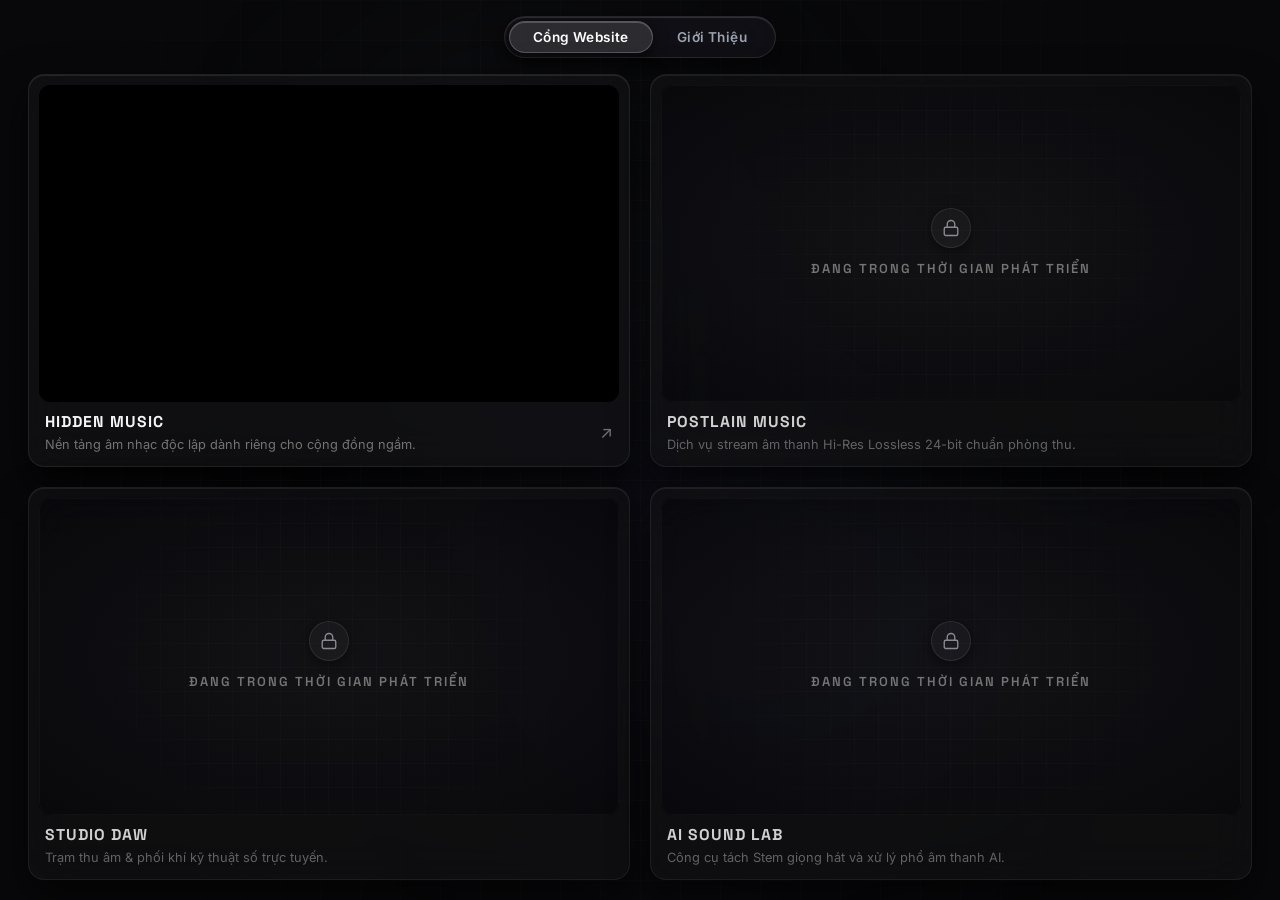
==== commit 89360ac8: "feat: complete high-end minimalist overhaul with 16:9 full coverage cards, silver smoke placeholder," ====
--- a/index.html
+++ b/index.html
@@ -19,18 +19,19 @@
     }
 
     :root {
-      --bg-deep: #050507;
-      --bg-card: rgba(13, 13, 18, 0.65);
+      --bg-deep: #08080a;
+      --bg-card: rgba(18, 18, 22, 0.72);
       --border-glass: rgba(255, 255, 255, 0.08);
-      --border-glow: rgba(255, 255, 255, 0.28);
-      --text-white: #ffffff;
+      --border-hover: rgba(255, 255, 255, 0.25);
+      --text-white: #f5f5f5;
       --text-muted: #9ca3af;
-      --text-dim: #52525b;
+      --text-dim: #737373;
       --font-main: 'Inter', -apple-system, BlinkMacSystemFont, 'Segoe UI', Roboto, sans-serif;
       --font-mono: 'JetBrains Mono', monospace;
       --font-display: 'Space Grotesk', sans-serif;
       --card-radius: 16px;
-      --ease-out-expo: cubic-bezier(0.16, 1, 0.3, 1);
+      --inner-radius: 12px;
+      --ease-expo: cubic-bezier(0.16, 1, 0.3, 1);
     }
 
     html, body {
@@ -45,25 +46,111 @@
       -moz-osx-font-smoothing: grayscale;
     }
 
-    /* ==========================================================================
-       1. PRELOADER SIÊU MƯỢT (0-100% COUNTER + SHIMMER TEXT + 1PX LINE)
-       ========================================================================== */
+    /* 1. AMBIENT GLOW VÀ CHIỀU SÂU KHÔNG GIAN */
+    .ambient-glow-wrapper {
+      position: fixed;
+      inset: 0;
+      pointer-events: none;
+      z-index: 0;
+      overflow: hidden;
+    }
+
+    .ambient-orb-top {
+      position: absolute;
+      top: -10%;
+      left: 15%;
+      width: 700px;
+      height: 700px;
+      background: radial-gradient(circle, rgba(120, 140, 180, 0.09) 0%, transparent 65%);
+      filter: blur(90px);
+      animation: floatOrbTop 20s ease-in-out infinite alternate;
+    }
+
+    .ambient-orb-bottom {
+      position: absolute;
+      bottom: -10%;
+      right: 12%;
+      width: 800px;
+      height: 800px;
+      background: radial-gradient(circle, rgba(140, 100, 190, 0.08) 0%, transparent 65%);
+      filter: blur(100px);
+      animation: floatOrbBottom 25s ease-in-out infinite alternate;
+    }
+
+    .ambient-orb-center {
+      position: absolute;
+      top: 40%;
+      left: 45%;
+      width: 500px;
+      height: 500px;
+      background: radial-gradient(circle, rgba(60, 180, 220, 0.05) 0%, transparent 70%);
+      filter: blur(80px);
+      animation: floatOrbCenter 18s ease-in-out infinite alternate;
+    }
+
+    @keyframes floatOrbTop {
+      0% { transform: translate(0, 0) scale(1); }
+      50% { transform: translate(60px, 40px) scale(1.1); }
+      100% { transform: translate(-40px, 80px) scale(0.95); }
+    }
+
+    @keyframes floatOrbBottom {
+      0% { transform: translate(0, 0) scale(1); }
+      50% { transform: translate(-70px, -50px) scale(1.12); }
+      100% { transform: translate(50px, -30px) scale(0.9); }
+    }
+
+    @keyframes floatOrbCenter {
+      0% { transform: translate(0, 0) scale(0.9); }
+      100% { transform: translate(-50px, -40px) scale(1.15); }
+    }
+
+    .ambient-subtle-grid {
+      position: absolute;
+      inset: 0;
+      background-image: 
+        linear-gradient(rgba(255, 255, 255, 0.02) 1px, transparent 1px),
+        linear-gradient(90deg, rgba(255, 255, 255, 0.02) 1px, transparent 1px);
+      background-size: 40px 40px;
+      mask-image: radial-gradient(circle at center, black 50%, transparent 95%);
+      -webkit-mask-image: radial-gradient(circle at center, black 50%, transparent 95%);
+    }
+
+    .mouse-spotlight {
+      position: fixed;
+      top: 0;
+      left: 0;
+      width: 600px;
+      height: 600px;
+      border-radius: 50%;
+      background: radial-gradient(circle, rgba(255, 255, 255, 0.04) 0%, transparent 65%);
+      pointer-events: none;
+      transform: translate(-50%, -50%);
+      z-index: 1;
+      transition: opacity 0.3s ease;
+      opacity: 0;
+    }
+
+    body:hover .mouse-spotlight {
+      opacity: 1;
+    }
+
+    /* 2. PRELOADER OVERLAY */
     .preloader-overlay {
       position: fixed;
       inset: 0;
-      background-color: #030305;
+      background-color: #060608;
       z-index: 999999;
       display: flex;
       flex-direction: column;
       align-items: center;
       justify-content: center;
-      transition: transform 0.8s var(--ease-out-expo), opacity 0.8s var(--ease-out-expo), visibility 0.8s;
-      overflow: hidden;
+      transition: transform 0.75s var(--ease-expo), opacity 0.75s var(--ease-expo), visibility 0.75s;
     }
 
     .preloader-overlay.fade-out {
       opacity: 0;
-      transform: scale(1.04) translateY(-20px);
+      transform: scale(1.03) translateY(-15px);
       visibility: hidden;
       pointer-events: none;
     }
@@ -72,7 +159,7 @@
       display: flex;
       flex-direction: column;
       align-items: center;
-      gap: 24px;
+      gap: 22px;
       position: relative;
       z-index: 2;
     }
@@ -85,24 +172,24 @@
       text-transform: uppercase;
       background: linear-gradient(
         90deg,
-        rgba(255, 255, 255, 0.2) 0%,
+        rgba(255, 255, 255, 0.25) 0%,
         rgba(255, 255, 255, 1) 50%,
-        rgba(255, 255, 255, 0.2) 100%
+        rgba(255, 255, 255, 0.25) 100%
       );
       background-size: 200% auto;
       color: transparent;
       -webkit-background-clip: text;
       background-clip: text;
-      animation: metallicShine 2.5s linear infinite;
-      filter: drop-shadow(0 0 25px rgba(255, 255, 255, 0.3));
-    }
-
-    @keyframes metallicShine {
+      animation: metallicShimmer 2.4s linear infinite;
+      filter: drop-shadow(0 0 20px rgba(255, 255, 255, 0.3));
+    }
+
+    @keyframes metallicShimmer {
       to { background-position: 200% center; }
     }
 
     .preloader-line-track {
-      width: 220px;
+      width: 200px;
       height: 1px;
       background: rgba(255, 255, 255, 0.08);
       position: relative;
@@ -115,97 +202,20 @@
       left: 0;
       height: 100%;
       width: 0%;
-      background: linear-gradient(90deg, rgba(255, 255, 255, 0.2), #ffffff, rgba(255, 255, 255, 0.8));
-      box-shadow: 0 0 12px rgba(255, 255, 255, 0.9);
+      background: linear-gradient(90deg, rgba(255, 255, 255, 0.3), #ffffff, rgba(255, 255, 255, 0.8));
+      box-shadow: 0 0 10px rgba(255, 255, 255, 0.9);
       transition: width 0.05s linear;
     }
 
     .preloader-counter {
       font-family: var(--font-mono);
-      font-size: 0.88rem;
+      font-size: 0.86rem;
       font-weight: 600;
       color: #71717a;
       letter-spacing: 2px;
     }
 
-    /* ==========================================================================
-       2. AMBIENT GLOW VÀ MOUSE SPOTLIGHT
-       ========================================================================== */
-    .ambient-glow-wrapper {
-      position: fixed;
-      inset: 0;
-      pointer-events: none;
-      z-index: 0;
-      overflow: hidden;
-    }
-
-    .glow-orb-1 {
-      position: absolute;
-      top: 15%;
-      left: 20%;
-      width: 650px;
-      height: 650px;
-      background: radial-gradient(circle, rgba(79, 172, 254, 0.07) 0%, transparent 70%);
-      filter: blur(80px);
-      animation: orbDrift1 22s ease-in-out infinite alternate;
-    }
-
-    .glow-orb-2 {
-      position: absolute;
-      bottom: 10%;
-      right: 15%;
-      width: 750px;
-      height: 750px;
-      background: radial-gradient(circle, rgba(157, 78, 221, 0.06) 0%, transparent 70%);
-      filter: blur(90px);
-      animation: orbDrift2 26s ease-in-out infinite alternate;
-    }
-
-    @keyframes orbDrift1 {
-      0% { transform: translate(0, 0) scale(1); }
-      50% { transform: translate(80px, -60px) scale(1.15); }
-      100% { transform: translate(-50px, 40px) scale(0.9); }
-    }
-
-    @keyframes orbDrift2 {
-      0% { transform: translate(0, 0) scale(1); }
-      50% { transform: translate(-100px, 50px) scale(1.1); }
-      100% { transform: translate(60px, -70px) scale(0.95); }
-    }
-
-    .ambient-cyber-grid {
-      position: absolute;
-      inset: 0;
-      background-image: 
-        linear-gradient(rgba(255, 255, 255, 0.018) 1px, transparent 1px),
-        linear-gradient(90deg, rgba(255, 255, 255, 0.018) 1px, transparent 1px);
-      background-size: 48px 48px;
-      mask-image: radial-gradient(circle at center, black 40%, transparent 90%);
-      -webkit-mask-image: radial-gradient(circle at center, black 40%, transparent 90%);
-    }
-
-    .mouse-spotlight {
-      position: fixed;
-      top: 0;
-      left: 0;
-      width: 600px;
-      height: 600px;
-      border-radius: 50%;
-      background: radial-gradient(circle, rgba(255, 255, 255, 0.05) 0%, transparent 65%);
-      pointer-events: none;
-      transform: translate(-50%, -50%);
-      z-index: 1;
-      transition: opacity 0.3s ease;
-      opacity: 0;
-    }
-
-    body:hover .mouse-spotlight {
-      opacity: 1;
-    }
-
-    /* ==========================================================================
-       3. APP SCREEN & FLOATING SEGMENTED CONTROL
-       ========================================================================== */
+    /* 3. APP SCREEN & FLOATING PILL HEADER */
     .app-screen {
       position: relative;
       z-index: 2;
@@ -229,12 +239,12 @@
     .segmented-control-pill {
       position: relative;
       display: inline-flex;
-      background: rgba(18, 18, 24, 0.7);
+      background: rgba(18, 18, 24, 0.75);
       border: 1px solid rgba(255, 255, 255, 0.1);
       border-radius: 36px;
       padding: 4px;
-      backdrop-filter: blur(20px);
-      -webkit-backdrop-filter: blur(20px);
+      backdrop-filter: blur(24px);
+      -webkit-backdrop-filter: blur(24px);
       box-shadow: 0 10px 30px rgba(0, 0, 0, 0.6), inset 0 1px 1px rgba(255, 255, 255, 0.15);
     }
 
@@ -248,7 +258,7 @@
       border: 1px solid rgba(255, 255, 255, 0.2);
       border-radius: 28px;
       box-shadow: 0 4px 15px rgba(0, 0, 0, 0.5), inset 0 1px 0 rgba(255, 255, 255, 0.2);
-      transition: transform 0.35s var(--ease-out-expo), width 0.35s var(--ease-out-expo);
+      transition: transform 0.35s var(--ease-expo), width 0.35s var(--ease-expo);
       pointer-events: none;
     }
 
@@ -292,17 +302,15 @@
     .tab-view.active {
       display: flex;
       flex-direction: column;
-      animation: viewSlideFade 0.4s var(--ease-out-expo);
-    }
-
-    @keyframes viewSlideFade {
+      animation: viewFadeIn 0.38s var(--ease-expo);
+    }
+
+    @keyframes viewFadeIn {
       from { opacity: 0; transform: translateY(6px) scale(0.995); }
       to { opacity: 1; transform: translateY(0) scale(1); }
     }
 
-    /* ==========================================================================
-       4. GRID 2x2 (PREMIUM GLASS CARDS + 3D PARALLAX TILT)
-       ========================================================================== */
+    /* 4. GRID 2x2 (4 KHUNG CHỮ NHẬT 16:9 HIGH-END CARD UI) */
     .grid-2x2 {
       display: grid;
       grid-template-columns: 1fr 1fr;
@@ -320,6 +328,7 @@
       background: var(--bg-card);
       border: 1px solid var(--border-glass);
       border-radius: var(--card-radius);
+      padding: 10px 10px 12px;
       overflow: hidden;
       text-decoration: none;
       color: inherit;
@@ -333,46 +342,46 @@
     }
 
     .project-card.active-portal:hover {
-      border-color: var(--border-glow);
+      border-color: var(--border-hover);
       box-shadow: 
-        0 20px 50px rgba(0, 0, 0, 0.9),
-        0 0 30px rgba(255, 255, 255, 0.08),
-        inset 0 1px 1px rgba(255, 255, 255, 0.3);
+        0 10px 30px rgba(0, 0, 0, 0.5),
+        0 0 20px rgba(255, 255, 255, 0.05),
+        inset 0 1px 1px rgba(255, 255, 255, 0.25);
     }
 
     .project-card.disabled {
       cursor: default;
       pointer-events: none;
-      opacity: 0.75;
-      border-color: rgba(255, 255, 255, 0.05) !important;
-    }
-
-    /* Lớp Phủ Gradient Ánh Sáng Phản Chiếu (Gleam Reflection) */
-    .card-gleam-overlay {
+      opacity: 0.85;
+    }
+
+    /* Glare Effect */
+    .card-glare-layer {
       position: absolute;
       inset: 0;
       background: radial-gradient(
-        800px circle at var(--mouse-card-x, 50%) var(--mouse-card-y, 50%),
-        rgba(255, 255, 255, 0.08),
+        700px circle at var(--mouse-card-x, 50%) var(--mouse-card-y, 50%),
+        rgba(255, 255, 255, 0.07),
         transparent 40%
       );
       pointer-events: none;
       z-index: 10;
       opacity: 0;
-      transition: opacity 0.3s ease;
-    }
-
-    .project-card:hover .card-gleam-overlay {
+      transition: opacity 0.25s ease;
+    }
+
+    .project-card:hover .card-glare-layer {
       opacity: 1;
     }
 
-    /* KHUNG PREVIEW */
+    /* KHUNG RUỘT PREVIEW 16:9 */
     .preview-box {
       position: relative;
       flex: 1;
       width: 100%;
       min-height: 0;
       background: #000000;
+      border-radius: var(--inner-radius);
       overflow: hidden;
       display: flex;
       align-items: center;
@@ -389,99 +398,93 @@
       pointer-events: none;
       transform-origin: top left;
       background: #000000;
-      transition: transform 0.4s var(--ease-out-expo);
+      border-radius: var(--inner-radius);
+      transition: transform 0.4s var(--ease-expo);
     }
 
     .preview-image {
       width: 100%;
       height: 100%;
       object-fit: cover;
-      object-position: center top;
+      object-position: center;
       display: block;
-      transition: transform 0.45s var(--ease-out-expo);
+      border-radius: var(--inner-radius);
+      transition: transform 0.45s var(--ease-expo);
     }
 
     .project-card.active-portal:hover .preview-image {
-      transform: scale(1.035);
-    }
-
-    /* ==========================================================================
-       5. HIỆU ỨNG HOLOGRAM / RADAR CHO KHUNG ĐANG PHÁT TRIỂN
-       ========================================================================== */
-    .dev-hologram-stage {
+      transform: scale(1.02);
+    }
+
+    /* KHUNG ĐANG PHÁT TRIỂN */
+    .dev-smoke-stage {
       width: 100%;
       height: 100%;
+      border-radius: var(--inner-radius);
       display: flex;
       flex-direction: column;
       align-items: center;
       justify-content: center;
-      gap: 14px;
-      background-color: #08080c;
-      background-image: 
-        radial-gradient(circle at center, rgba(255, 255, 255, 0.03) 0%, transparent 70%),
-        linear-gradient(rgba(255, 255, 255, 0.03) 1px, transparent 1px),
-        linear-gradient(90deg, rgba(255, 255, 255, 0.03) 1px, transparent 1px);
-      background-size: 100% 100%, 32px 32px, 32px 32px;
+      gap: 12px;
+      background: radial-gradient(ellipse at center, rgba(35, 35, 42, 0.6) 0%, rgba(10, 10, 14, 0.95) 100%);
       position: relative;
       overflow: hidden;
-    }
-
-    .dev-hologram-stage::before {
+      border: 1px solid rgba(255, 255, 255, 0.03);
+    }
+
+    .dev-smoke-stage::before {
       content: '';
       position: absolute;
       inset: 0;
-      background: linear-gradient(
-        to bottom,
-        transparent 0%,
-        rgba(255, 255, 255, 0.03) 50%,
-        transparent 100%
-      );
-      height: 100%;
-      animation: radarScan 4s linear infinite;
+      background-image: 
+        linear-gradient(rgba(255, 255, 255, 0.02) 1px, transparent 1px),
+        linear-gradient(90deg, rgba(255, 255, 255, 0.02) 1px, transparent 1px);
+      background-size: 24px 24px;
+      mask-image: radial-gradient(circle at center, black 40%, transparent 85%);
+      -webkit-mask-image: radial-gradient(circle at center, black 40%, transparent 85%);
       pointer-events: none;
     }
 
-    @keyframes radarScan {
-      0% { transform: translateY(-100%); }
-      100% { transform: translateY(100%); }
-    }
-
-    .dev-holo-icon {
-      width: 32px;
-      height: 32px;
-      opacity: 0.35;
+    .dev-silver-badge {
+      display: inline-flex;
+      align-items: center;
+      justify-content: center;
+      width: 40px;
+      height: 40px;
+      border-radius: 50%;
+      background: rgba(255, 255, 255, 0.04);
+      border: 1px solid rgba(255, 255, 255, 0.1);
       color: #a1a1aa;
+      box-shadow: 0 4px 16px rgba(0, 0, 0, 0.5);
+    }
+
+    .dev-silver-badge svg {
+      width: 18px;
+      height: 18px;
     }
 
     .dev-pulse-text {
-      font-family: var(--font-mono);
-      color: #71717a;
-      font-size: 0.82rem;
+      font-family: var(--font-display);
+      color: #888888;
+      font-size: 13px;
       font-weight: 600;
-      letter-spacing: 3px;
+      letter-spacing: 2px;
       text-transform: uppercase;
-      animation: neonHeartbeat 2.8s ease-in-out infinite;
-    }
-
-    @keyframes neonHeartbeat {
-      0%, 100% { opacity: 0.35; filter: drop-shadow(0 0 0px transparent); }
-      50% { opacity: 0.85; color: #d4d4d8; filter: drop-shadow(0 0 10px rgba(255, 255, 255, 0.4)); }
-    }
-
-    /* ==========================================================================
-       6. THÔNG TIN DƯỚI CARD
-       ========================================================================== */
+      animation: neonBreath 3s ease-in-out infinite;
+    }
+
+    @keyframes neonBreath {
+      0%, 100% { opacity: 0.45; filter: drop-shadow(0 0 0px transparent); }
+      50% { opacity: 0.9; color: #d4d4d8; filter: drop-shadow(0 0 8px rgba(255, 255, 255, 0.35)); }
+    }
+
     .project-info {
-      padding: 12px 18px;
-      background: rgba(11, 11, 15, 0.95);
-      border-top: 1px solid var(--border-glass);
+      padding: 10px 6px 0;
       display: flex;
       align-items: center;
       justify-content: space-between;
       gap: 12px;
       flex-shrink: 0;
-      position: relative;
-      z-index: 2;
     }
 
     .project-text-group {
@@ -493,16 +496,16 @@
 
     .project-title {
       font-family: var(--font-display);
-      font-size: 0.96rem;
+      font-size: 0.98rem;
       font-weight: 700;
-      letter-spacing: 0.8px;
-      color: var(--text-white);
+      letter-spacing: 1px;
+      color: #f5f5f5;
       text-transform: uppercase;
     }
 
     .project-desc {
-      font-size: 0.78rem;
-      color: var(--text-muted);
+      font-size: 0.8rem;
+      color: var(--text-dim);
       white-space: nowrap;
       overflow: hidden;
       text-overflow: ellipsis;
@@ -510,8 +513,8 @@
 
     .card-arrow-indicator {
       color: #71717a;
-      font-size: 1rem;
-      transition: transform 0.25s var(--ease-out-expo), color 0.25s ease;
+      font-size: 1.05rem;
+      transition: transform 0.25s var(--ease-expo), color 0.25s ease;
     }
 
     .project-card.active-portal:hover .card-arrow-indicator {
@@ -519,64 +522,199 @@
       transform: translate(3px, -3px);
     }
 
-    /* ==========================================================================
-       7. ABOUT SECTION
-       ========================================================================== */
-    .about-wrapper {
+    /* 5. TAB "GIỚI THIỆU" (PORTFOLIO VIEW 2 CỘT) */
+    .about-portfolio-container {
       flex: 1;
       overflow-y: auto;
       display: flex;
+      align-items: center;
       justify-content: center;
-      align-items: center;
-      padding: 24px;
-    }
-
-    .about-card {
-      max-width: 760px;
+      padding: 20px 0;
+    }
+
+    .portfolio-grid-layout {
+      display: grid;
+      grid-template-columns: 1fr 1.15fr;
+      gap: 32px;
+      max-width: 1280px;
       width: 100%;
-      background: rgba(14, 14, 20, 0.75);
+      align-items: stretch;
+    }
+
+    .portfolio-left-column {
+      background: var(--bg-card);
       border: 1px solid var(--border-glass);
       border-radius: var(--card-radius);
-      padding: 44px;
+      padding: 36px 32px;
       backdrop-filter: blur(28px);
       -webkit-backdrop-filter: blur(28px);
-      box-shadow: 0 25px 60px rgba(0, 0, 0, 0.85), inset 0 1px 1px rgba(255, 255, 255, 0.15);
-    }
-
-    .about-title {
+      box-shadow: 0 20px 50px rgba(0, 0, 0, 0.75), inset 0 1px 1px rgba(255, 255, 255, 0.1);
+      display: flex;
+      flex-direction: column;
+      justify-content: space-between;
+      gap: 20px;
+    }
+
+    .portfolio-brand-shimmer {
       font-family: var(--font-display);
-      font-size: 1.6rem;
+      font-size: 2.2rem;
       font-weight: 800;
-      letter-spacing: 0.6px;
+      letter-spacing: 8px;
+      text-transform: uppercase;
+      background: linear-gradient(
+        90deg,
+        rgba(255, 255, 255, 0.3) 0%,
+        #ffffff 50%,
+        rgba(255, 255, 255, 0.3) 100%
+      );
+      background-size: 200% auto;
+      color: transparent;
+      -webkit-background-clip: text;
+      background-clip: text;
+      animation: metallicShimmer 3s linear infinite;
+    }
+
+    .portfolio-alias-badge {
+      display: inline-block;
+      font-family: var(--font-mono);
+      font-size: 0.8rem;
+      color: #71717a;
+      letter-spacing: 1px;
+      margin-top: 4px;
+    }
+
+    .portfolio-quote-box {
+      background: rgba(255, 255, 255, 0.03);
+      border-left: 3px solid rgba(255, 255, 255, 0.35);
+      padding: 14px 18px;
+      font-size: 0.95rem;
+      font-style: italic;
+      color: #e5e5e5;
+      border-radius: 4px;
+      line-height: 1.6;
+    }
+
+    .portfolio-bio-text {
+      font-size: 0.92rem;
+      color: var(--text-muted);
+      line-height: 1.85;
+      white-space: pre-line;
+    }
+
+    .portfolio-right-column {
+      background: var(--bg-card);
+      border: 1px solid var(--border-glass);
+      border-radius: var(--card-radius);
+      padding: 36px 32px;
+      backdrop-filter: blur(28px);
+      -webkit-backdrop-filter: blur(28px);
+      box-shadow: 0 20px 50px rgba(0, 0, 0, 0.75), inset 0 1px 1px rgba(255, 255, 255, 0.1);
+      display: flex;
+      flex-direction: column;
+    }
+
+    .portfolio-links-header {
+      margin-bottom: 20px;
+    }
+
+    .portfolio-links-title {
+      font-family: var(--font-display);
+      font-size: 1.3rem;
+      font-weight: 700;
+      letter-spacing: 1px;
       color: #ffffff;
-      margin-bottom: 6px;
-    }
-
-    .about-alias {
-      font-size: 0.84rem;
+      text-transform: uppercase;
+    }
+
+    .portfolio-links-sub {
+      font-size: 0.82rem;
+      color: #71717a;
+      margin-top: 4px;
+    }
+
+    .official-links-list {
+      display: grid;
+      grid-template-columns: 1fr 1fr;
+      gap: 12px;
+      flex: 1;
+    }
+
+    .official-link-card {
+      display: flex;
+      align-items: center;
+      justify-content: space-between;
+      padding: 14px 18px;
+      background: rgba(255, 255, 255, 0.03);
+      border: 1px solid rgba(255, 255, 255, 0.08);
+      border-radius: 30px;
+      text-decoration: none;
+      color: inherit;
+      transition: all 0.25s var(--ease-expo);
+      box-shadow: inset 0 1px 0 rgba(255, 255, 255, 0.08);
+    }
+
+    .official-link-card:hover {
+      background: rgba(255, 255, 255, 0.08);
+      border-color: rgba(255, 255, 255, 0.28);
+      transform: translateY(-2px);
+      box-shadow: 0 8px 25px rgba(0, 0, 0, 0.6), inset 0 1px 0 rgba(255, 255, 255, 0.2);
+    }
+
+    .link-card-left {
+      display: flex;
+      align-items: center;
+      gap: 12px;
+    }
+
+    .link-icon-wrap {
+      width: 32px;
+      height: 32px;
+      display: flex;
+      align-items: center;
+      justify-content: center;
+      background: rgba(255, 255, 255, 0.05);
+      border-radius: 50%;
+      color: #f5f5f5;
+    }
+
+    .link-icon-wrap svg {
+      width: 17px;
+      height: 17px;
+    }
+
+    .link-meta {
+      display: flex;
+      flex-direction: column;
+    }
+
+    .link-name {
+      font-family: var(--font-display);
+      font-size: 0.88rem;
+      font-weight: 700;
+      letter-spacing: 0.5px;
+      color: #f5f5f5;
+    }
+
+    .link-tag {
+      font-size: 0.72rem;
       color: #71717a;
       font-family: var(--font-mono);
-      letter-spacing: 0.8px;
-      margin-bottom: 24px;
-    }
-
-    .about-quote {
-      background: rgba(255, 255, 255, 0.03);
-      border-left: 3px solid rgba(255, 255, 255, 0.4);
-      padding: 16px 20px;
-      font-size: 1rem;
-      font-style: italic;
-      color: #f1f5f9;
-      border-radius: 4px;
-      margin-bottom: 24px;
-      line-height: 1.65;
-    }
-
-    .about-text {
-      font-size: 0.96rem;
-      color: var(--text-muted);
-      line-height: 1.9;
-      white-space: pre-line;
+    }
+
+    .link-arrow {
+      color: #71717a;
+      font-size: 0.95rem;
+      transition: transform 0.2s ease, color 0.2s ease;
+    }
+
+    .official-link-card:hover .link-arrow {
+      color: #ffffff;
+      transform: translate(2px, -2px);
+    }
+
+    @media (max-width: 900px) {
+      .portfolio-grid-layout { grid-template-columns: 1fr; gap: 20px; }
+      .official-links-list { grid-template-columns: 1fr; }
     }
 
     @media (max-width: 768px) {
@@ -589,11 +727,12 @@
   </style>
 </head>
 <body>
-  <!-- AMBIENT GLOW & CYBER GRID -->
+  <!-- AMBIENT GLOW ORBS & CYBER GRID -->
   <div class="ambient-glow-wrapper">
-    <div class="glow-orb-1"></div>
-    <div class="glow-orb-2"></div>
-    <div class="ambient-cyber-grid"></div>
+    <div class="ambient-orb-top"></div>
+    <div class="ambient-orb-bottom"></div>
+    <div class="ambient-orb-center"></div>
+    <div class="ambient-subtle-grid"></div>
   </div>
 
   <!-- MOUSE SPOTLIGHT -->
@@ -623,25 +762,41 @@
 
     <!-- VIEWS CONTAINER -->
     <div class="views-container">
-      <!-- VIEW 1: CỔNG WEBSITE (GRID 2x2 CỐ ĐỊNH 4 KHUNG KÍNH KIM LOẠI) -->
+      <!-- VIEW 1: CỔNG WEBSITE (GRID 2x2 CỐ ĐỊNH 4 KHUNG 16:9) -->
       <main id="view-portals" class="tab-view active">
         <div id="projects-grid" class="grid-2x2">
           <!-- Rendered via JavaScript -->
         </div>
       </main>
 
-      <!-- VIEW 2: GIỚI THIỆU -->
+      <!-- VIEW 2: GIỚI THIỆU (PORTFOLIO VIEW 2 CỘT CHUẨN MỰC) -->
       <section id="view-about" class="tab-view">
-        <div class="about-wrapper">
-          <div class="about-card">
-            <h1 id="about-title" class="about-title">Giới Thiệu // The Architect</h1>
-            <div id="about-alias" class="about-alias">[ ANONYMOUS_CREATOR ]</div>
-            <div id="about-quote" class="about-quote">"Trong một thế giới đầy rẫy sự kiểm soát, chúng ta kiến tạo những không gian tự do."</div>
-            <div id="about-content" class="about-text">Tôi là một kẻ ẩn danh đứng sau những dòng mã và những tần số âm thanh của Postlain.
+        <div class="about-portfolio-container">
+          <div class="portfolio-grid-layout">
+            <!-- CỘT TRÁI: THE ARCHITECT BIO -->
+            <div class="portfolio-left-column">
+              <div>
+                <div class="portfolio-brand-shimmer">POSTLAIN</div>
+                <div id="portfolio-alias" class="portfolio-alias-badge">[ THE ARCHITECT // ANONYMOUS CREATOR ]</div>
+              </div>
+              <div id="portfolio-quote" class="portfolio-quote-box">"Trong một thế giới đầy rẫy sự kiểm soát, chúng ta kiến tạo những không gian tự do."</div>
+              <div id="portfolio-bio" class="portfolio-bio-text">Tôi là một kẻ ẩn danh đứng sau những dòng mã và những tần số âm thanh của Postlain.
 
 Mục đích duy nhất của tôi khi tạo ra chuỗi website và công cụ này là thiết lập một mạng lưới độc lập – nơi bất kỳ ai cũng có thể sáng tạo âm nhạc chất lượng phòng thu, khai thác sức mạnh của trí tuệ nhân tạo, và kết nối với những người cùng tần số mà không bị ràng buộc bởi bất kỳ nền tảng độc quyền nào.
 
 Mỗi cổng kết nối là một công cụ độc lập được trau chuốt tỉ mỉ. Hãy sử dụng những công cụ này để tạo nên những điều phi thường.</div>
+            </div>
+
+            <!-- CỘT PHẢI: OFFICIAL LINKS ECOSYSTEM -->
+            <div class="portfolio-right-column">
+              <div class="portfolio-links-header">
+                <div class="portfolio-links-title">Hệ Sinh Thái Chính Thức</div>
+                <div class="portfolio-links-sub">Official Streaming Platforms & Direct Portals</div>
+              </div>
+              <div id="official-links-list" class="official-links-list">
+                <!-- Rendered via JavaScript -->
+              </div>
+            </div>
           </div>
         </div>
       </section>
@@ -649,7 +804,7 @@
   </div>
 
   <script>
-    const STORAGE_KEY = 'postlain_data_v12';
+    const STORAGE_KEY = 'postlain_data_v14';
 
     const DEFAULT_PORTALS = [
       {
@@ -689,19 +844,48 @@
       content: "Tôi là một kẻ ẩn danh đứng sau những dòng mã và những tần số âm thanh của Postlain.\n\nMục đích duy nhất của tôi khi tạo ra chuỗi website và công cụ này là thiết lập một mạng lưới độc lập – nơi bất kỳ ai cũng có thể sáng tạo âm nhạc chất lượng phòng thu, khai thác sức mạnh của trí tuệ nhân tạo, và kết nối với những người cùng tần số mà không bị ràng buộc bởi bất kỳ nền tảng độc quyền nào.\n\nMỗi cổng kết nối là một công cụ độc lập được trau chuốt tỉ mỉ. Hãy sử dụng những công cụ này để tạo nên những điều phi thường."
     };
 
+    const DEFAULT_LINKS = [
+      { name: "Website Portal", tag: "GATEWAY", url: "https://postlain.com", icon: "globe" },
+      { name: "Spotify", tag: "STREAMING", url: "https://open.spotify.com", icon: "spotify" },
+      { name: "Apple Music", tag: "LOSSLESS", url: "https://music.apple.com", icon: "apple" },
+      { name: "YouTube", tag: "OFFICIAL", url: "https://youtube.com/@postlain", icon: "youtube" },
+      { name: "Instagram", tag: "SOCIAL", url: "https://instagram.com/postlainmusic", icon: "instagram" },
+      { name: "Amazon Music", tag: "HI-RES", url: "https://music.amazon.com", icon: "amazon" }
+    ];
+
     function getData() {
       try {
         const raw = localStorage.getItem(STORAGE_KEY);
         if (raw) {
           const parsed = JSON.parse(raw);
           if (parsed && Array.isArray(parsed.portals) && parsed.portals.length > 0) {
+            if (!parsed.links) parsed.links = DEFAULT_LINKS;
             return parsed;
           }
         }
       } catch (e) {}
-      const init = { portals: DEFAULT_PORTALS, about: DEFAULT_ABOUT };
+      const init = { portals: DEFAULT_PORTALS, about: DEFAULT_ABOUT, links: DEFAULT_LINKS };
       localStorage.setItem(STORAGE_KEY, JSON.stringify(init));
       return init;
+    }
+
+    function getIconSvg(type) {
+      switch (type) {
+        case 'globe':
+          return `<svg viewBox="0 0 24 24" fill="none" stroke="currentColor" stroke-width="1.8"><circle cx="12" cy="12" r="10"></circle><line x1="2" y1="12" x2="22" y2="12"></line><path d="M12 2a15.3 15.3 0 0 1 4 10 15.3 15.3 0 0 1-4 10 15.3 15.3 0 0 1-4-10 15.3 15.3 0 0 1 4-10z"></path></svg>`;
+        case 'spotify':
+          return `<svg viewBox="0 0 24 24" fill="currentColor"><path d="M12 2C6.477 2 2 6.477 2 12c0 5.524 4.477 10 10 10s10-4.476 10-10c0-5.523-4.477-10-10-10zm4.586 14.424c-.18.295-.563.387-.857.207-2.35-1.435-5.308-1.76-8.792-.963-.335.077-.67-.133-.746-.468-.077-.334.132-.67.467-.746 3.808-.87 7.076-.502 9.72 1.114.295.18.388.563.208.856zm1.225-2.724c-.226.367-.707.482-1.074.256-2.69-1.653-6.79-2.134-9.97-1.168-.413.125-.85-.107-.975-.52-.125-.414.108-.85.52-.976 3.633-1.103 8.147-.568 11.243 1.334.367.226.482.707.256 1.074zm.105-2.835C14.692 8.95 9.375 8.775 6.297 9.71c-.494.15-1.018-.13-1.168-.624-.15-.494.13-1.018.624-1.168 3.532-1.072 9.404-.866 13.115 1.338.445.264.59.838.327 1.282-.264.444-.838.59-1.28.327z"/></svg>`;
+        case 'apple':
+          return `<svg viewBox="0 0 24 24" fill="currentColor"><path d="M18.71 19.5c-.83 1.24-1.71 2.45-3.05 2.47-1.34.03-1.77-.79-3.29-.79-1.53 0-2 .77-3.27.82-1.31.05-2.3-1.32-3.14-2.53C4.25 17 2.94 12.45 4.7 9.39c.87-1.52 2.43-2.48 4.12-2.51 1.28-.02 2.5.87 3.29.87.78 0 2.26-1.07 3.81-.91.65.03 2.47.26 3.64 1.98-.09.06-2.17 1.28-2.15 3.81.03 3.02 2.65 4.03 2.68 4.04-.03.07-.42 1.44-1.38 2.83M15.97 6.37c.61-.75 1.04-1.8 0.92-2.85-.9.04-2.02.6-2.66 1.34-.56.65-1.06 1.7-0.93 2.72 1.01.08 2.05-.46 2.67-1.21z"/></svg>`;
+        case 'youtube':
+          return `<svg viewBox="0 0 24 24" fill="currentColor"><path d="M23.498 6.186a3.016 3.016 0 0 0-2.122-2.136C19.505 3.545 12 3.545 12 3.545s-7.505 0-9.377.505A3.017 3.017 0 0 0 .502 6.186C0 8.07 0 12 0 12s0 3.93.502 5.814a3.016 3.016 0 0 0 2.122 2.136c1.871.505 9.376.505 9.376.505s7.505 0 9.377-.505a3.015 3.015 0 0 0 2.122-2.136C24 15.93 24 12 24 12s0-3.93-.502-5.814zM9.545 15.568V8.432L15.818 12l-6.273 3.568z"/></svg>`;
+        case 'instagram':
+          return `<svg viewBox="0 0 24 24" fill="none" stroke="currentColor" stroke-width="1.8"><rect x="2" y="2" width="20" height="20" rx="5" ry="5"></rect><path d="M16 11.37A4 4 0 1 1 12.63 8 4 4 0 0 1 16 11.37z"></path><line x1="17.5" y1="6.5" x2="17.51" y2="6.5"></line></svg>`;
+        case 'amazon':
+          return `<svg viewBox="0 0 24 24" fill="currentColor"><path d="M13.95 10.37c-.12-.03-.28-.05-.48-.05-1.57 0-2.5.82-2.5 2.18 0 1.34.82 2.07 2.05 2.07.72 0 1.25-.23 1.58-.67v-3.53zm3.17 6.4c-.2.17-.48.18-.7.05-.98-.78-1.15-1.15-1.68-1.92-1.6 1.63-2.73 2.07-4.47 2.07-2.18 0-3.88-1.37-3.88-3.88 0-2.02 1.13-3.47 2.85-4.13 1.48-.57 3.57-.67 5.4-.67v-.23c0-.75-.48-1.33-1.63-1.33-.97 0-1.97.35-2.6.8-.2.15-.47.12-.63-.07l-.92-1.07c-.15-.18-.12-.45.07-.62C10.22 4.7 12.02 4.2 13.9 4.2c2.8 0 4.18 1.42 4.18 3.98v5.52c0 1.22.48 1.77.93 2.45.17.25.13.57-.1.75l-1.79 1.87zM2.38 18.8c.18-.15.43-.13.58.05 3.8 4.45 13.1 5.48 18.28 1.43.23-.18.57-.13.72.1.15.23.08.57-.15.75-5.75 4.5-16.1 3.35-20.01-1.57-.15-.2-.1-.53.13-.68l.45-.08z"/></svg>`;
+        default:
+          return `<svg viewBox="0 0 24 24" fill="none" stroke="currentColor" stroke-width="1.8"><circle cx="12" cy="12" r="10"></circle><line x1="12" y1="8" x2="12" y2="12"></line><line x1="12" y1="16" x2="12.01" y2="16"></line></svg>`;
+      }
     }
 
     function switchTab(tabName) {
@@ -765,8 +949,8 @@
           const centerX = rect.width / 2;
           const centerY = rect.height / 2;
 
-          const rotateX = ((y - centerY) / centerY) * -7;
-          const rotateY = ((x - centerX) / centerX) * 7;
+          const rotateX = ((y - centerY) / centerY) * -6;
+          const rotateY = ((x - centerX) / centerX) * 6;
 
           card.style.transform = `perspective(1000px) rotateX(${rotateX.toFixed(2)}deg) rotateY(${rotateY.toFixed(2)}deg) scale3d(1.02, 1.02, 1.02)`;
           card.style.setProperty('--mouse-card-x', `${x}px`);
@@ -797,7 +981,7 @@
       let current = 0;
       const target = 100;
       const startTime = performance.now();
-      const duration = 1100;
+      const duration = 1000;
 
       function updateCounter(now) {
         const elapsed = now - startTime;
@@ -815,7 +999,7 @@
           fillEl.style.width = `100%`;
           setTimeout(() => {
             preloader.classList.add('fade-out');
-          }, 180);
+          }, 150);
         }
       }
 
@@ -835,7 +1019,7 @@
           title: `Dự án ${portals.length + 1}`,
           url: "",
           image: "",
-          desc: "Đang trong thời gian phát triển."
+          desc: "Hệ thống đang trong quá trình phát triển."
         });
       }
 
@@ -856,7 +1040,7 @@
 
           return `
             <a href="${linkTarget}" target="_blank" rel="noopener noreferrer" class="project-card active-portal">
-              <div class="card-gleam-overlay"></div>
+              <div class="card-glare-layer"></div>
               <div class="preview-box">
                 ${previewContent}
               </div>
@@ -873,18 +1057,20 @@
           return `
             <div class="project-card disabled">
               <div class="preview-box">
-                <div class="dev-hologram-stage">
-                  <svg class="dev-holo-icon" viewBox="0 0 24 24" fill="none" stroke="currentColor" stroke-width="1.5">
-                    <rect x="3" y="11" width="18" height="11" rx="2" ry="2"></rect>
-                    <path d="M7 11V7a5 5 0 0 1 10 0v4"></path>
-                  </svg>
-                  <span class="dev-pulse-text">Đang trong thời gian phát triển</span>
+                <div class="dev-smoke-stage">
+                  <div class="dev-silver-badge">
+                    <svg viewBox="0 0 24 24" fill="none" stroke="currentColor" stroke-width="1.8">
+                      <rect x="3" y="11" width="18" height="11" rx="2" ry="2"></rect>
+                      <path d="M7 11V7a5 5 0 0 1 10 0v4"></path>
+                    </svg>
+                  </div>
+                  <span class="dev-pulse-text">ĐANG TRONG THỜI GIAN PHÁT TRIỂN</span>
                 </div>
               </div>
               <div class="project-info">
                 <div class="project-text-group">
                   <div class="project-title">${p.title}</div>
-                  <div class="project-desc">${p.desc || 'Hệ thống đang được xây dựng.'}</div>
+                  <div class="project-desc">${p.desc || 'Hệ thống đang trong quá trình phát triển.'}</div>
                 </div>
               </div>
             </div>
@@ -892,16 +1078,33 @@
         }
       }).join('');
 
+      // Render 2-Column Portfolio About
       const about = data.about || DEFAULT_ABOUT;
-      const elTitle = document.getElementById('about-title');
-      const elAlias = document.getElementById('about-alias');
-      const elQuote = document.getElementById('about-quote');
-      const elContent = document.getElementById('about-content');
-
-      if (elTitle) elTitle.textContent = about.title || 'Giới Thiệu // The Architect';
-      if (elAlias) elAlias.textContent = `[ ${about.alias || 'ANONYMOUS'} ]`;
+      const links = data.links || DEFAULT_LINKS;
+
+      const elAlias = document.getElementById('portfolio-alias');
+      const elQuote = document.getElementById('portfolio-quote');
+      const elBio = document.getElementById('portfolio-bio');
+      const elLinksList = document.getElementById('official-links-list');
+
+      if (elAlias) elAlias.textContent = `[ ${about.alias || 'THE ARCHITECT // ANONYMOUS CREATOR'} ]`;
       if (elQuote) elQuote.textContent = `"${about.quote || ''}"`;
-      if (elContent) elContent.textContent = about.content || '';
+      if (elBio) elBio.textContent = about.content || '';
+
+      if (elLinksList) {
+        elLinksList.innerHTML = links.map(lnk => `
+          <a href="${lnk.url}" target="_blank" rel="noopener noreferrer" class="official-link-card">
+            <div class="link-card-left">
+              <div class="link-icon-wrap">${getIconSvg(lnk.icon)}</div>
+              <div class="link-meta">
+                <div class="link-name">${lnk.name}</div>
+                <div class="link-tag">${lnk.tag}</div>
+              </div>
+            </div>
+            <div class="link-arrow">↗</div>
+          </a>
+        `).join('');
+      }
 
       const btnPortals = document.getElementById('tab-btn-portals');
       const indicator = document.getElementById('segmented-indicator');
